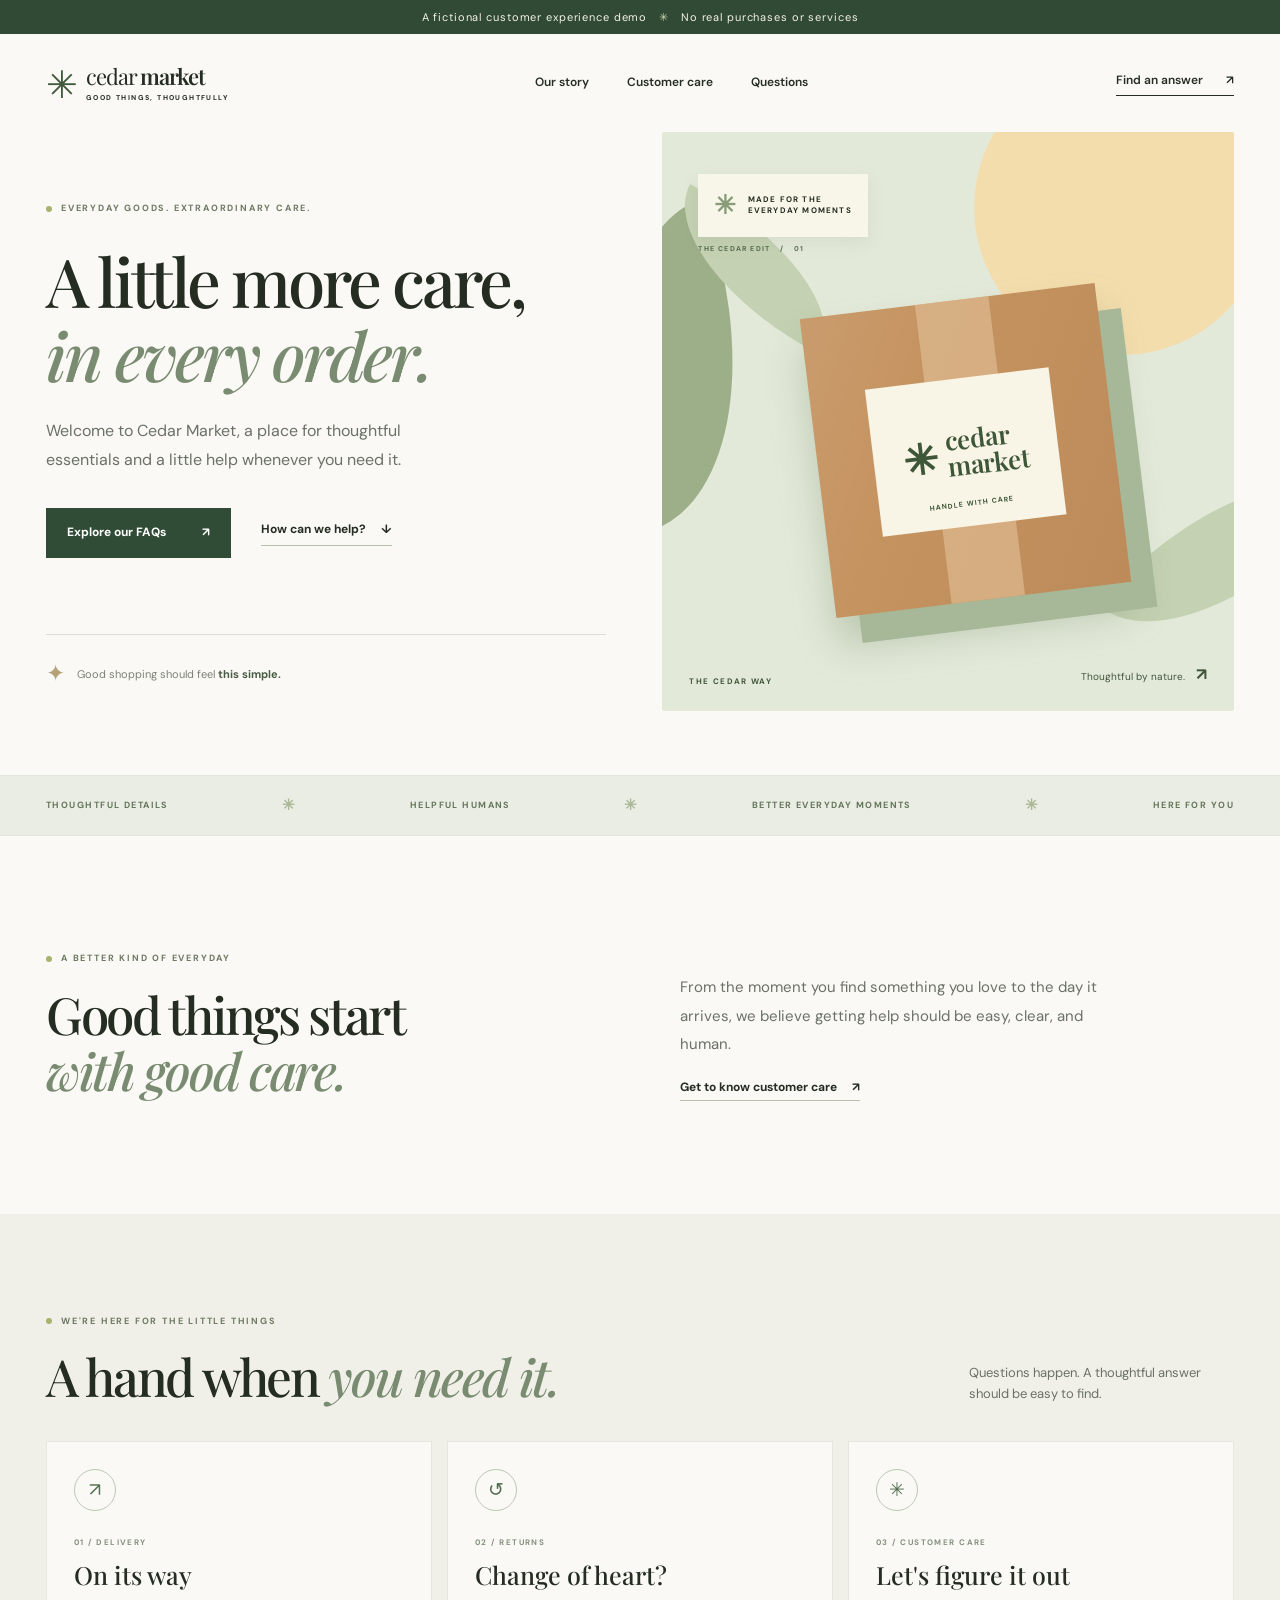
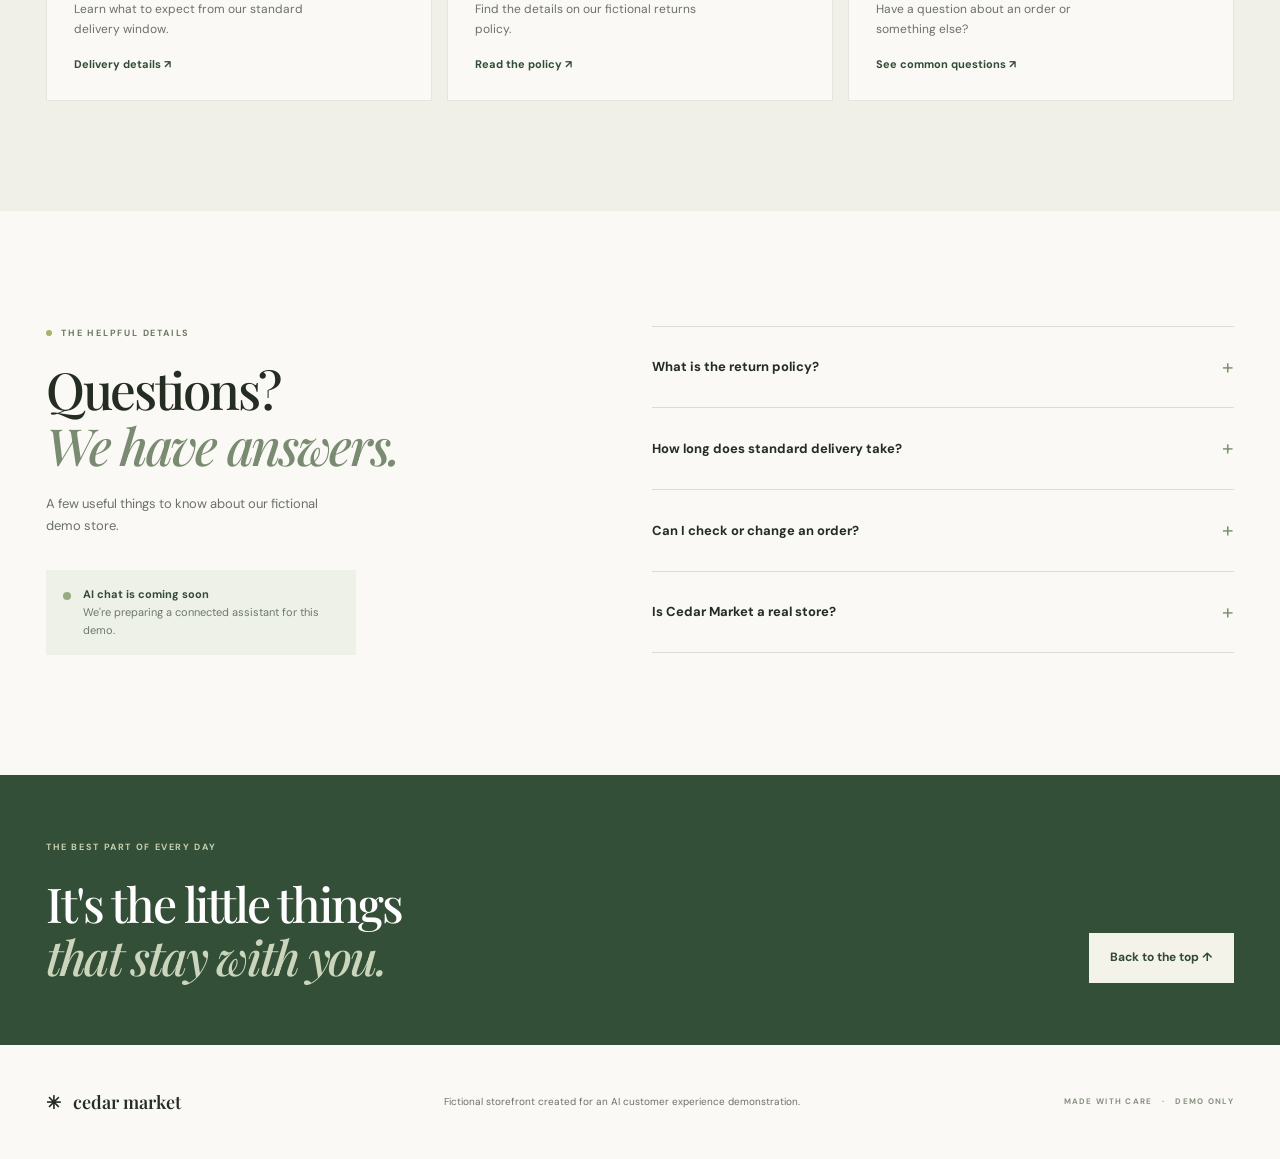
==== index.html @ 722bbce7 "Create fictional Cedar Market demo site" ====
<!doctype html>
<html lang="en">
<head>
  <meta charset="utf-8">
  <meta name="viewport" content="width=device-width, initial-scale=1">
  <meta name="description" content="Explore Cedar Market's fictional returns and delivery policies in a customer experience demo.">
  <meta name="theme-color" content="#faf9f5">
  <title>Cedar Market | A little more care, in every order</title>
  <link rel="stylesheet" href="styles.css">
  <script src="app.js" defer></script>
</head>
<body>
  <div class="demo-banner">A fictional customer experience demo <span aria-hidden="true">✳</span> No real purchases or services</div>
  <header class="header wrap">
    <a href="#top" class="brand" aria-label="Cedar Market home"><span class="brand-mark" aria-hidden="true">✳</span><span>cedar <strong>market</strong><small>GOOD THINGS, THOUGHTFULLY</small></span></a>
    <nav aria-label="Main navigation"><a href="#story">Our story</a><a href="#help">Customer care</a><a href="#questions">Questions</a></nav>
    <a class="header-link" href="#questions">Find an answer <span aria-hidden="true">↗</span></a>
  </header>
  <main id="top">
    <section class="hero wrap" aria-labelledby="hero-title">
      <div class="hero-copy"><div class="eyebrow"><span></span> EVERYDAY GOODS. EXTRAORDINARY CARE.</div>
        <h1 id="hero-title">A little more care,<br><em>in every order.</em></h1>
        <p>Welcome to Cedar Market, a place for thoughtful essentials and a little help whenever you need it.</p>
        <div class="hero-actions"><a class="button primary" href="#questions">Explore our FAQs <span aria-hidden="true">↗</span></a><a class="text-link" href="#help">How can we help? <span aria-hidden="true">↓</span></a></div>
        <div class="hero-note"><span class="note-icon">✦</span><span>Good shopping should feel <strong>this simple.</strong></span></div>
      </div>
      <div class="hero-art" role="img" aria-label="Illustration of a thoughtfully packed Cedar Market parcel">
        <span class="art-sun"></span><span class="art-leaf leaf-one"></span><span class="art-leaf leaf-two"></span><span class="art-leaf leaf-three"></span>
        <div class="art-card"><span class="art-card-star">✳</span><span>MADE FOR THE<br>EVERYDAY MOMENTS</span><small>THE CEDAR EDIT &nbsp; / &nbsp; 01</small></div>
        <div class="package"><span class="package-tape"></span><div class="package-label"><b>✳</b><span>cedar<br>market</span><small>HANDLE WITH CARE</small></div></div>
        <div class="art-caption"><span>THE CEDAR WAY</span><span>Thoughtful by nature. <b>↗</b></span></div>
      </div>
    </section>
    <div class="ticker"><div class="wrap ticker-inner"><span>THOUGHTFUL DETAILS</span><i>✳</i><span>HELPFUL HUMANS</span><i>✳</i><span>BETTER EVERYDAY MOMENTS</span><i>✳</i><span>HERE FOR YOU</span></div></div>
    <section class="intro wrap" id="story"><div><div class="eyebrow"><span></span> A BETTER KIND OF EVERYDAY</div><h2>Good things start<br><em>with good care.</em></h2></div><div class="intro-copy"><p>From the moment you find something you love to the day it arrives, we believe getting help should be easy, clear, and human.</p><a class="text-link" href="#help">Get to know customer care <span aria-hidden="true">↗</span></a></div></section>
    <section class="care-section" id="help"><div class="wrap"><div class="section-top"><div><div class="eyebrow"><span></span> WE'RE HERE FOR THE LITTLE THINGS</div><h2>A hand when <em>you need it.</em></h2></div><p>Questions happen. A thoughtful answer should be easy to find.</p></div>
      <div class="cards"><article class="care-card"><div class="card-icon">↗</div><span>01 / DELIVERY</span><h3>On its way</h3><p>Learn what to expect from our standard delivery window.</p><a href="#faq-delivery">Delivery details ↗</a></article><article class="care-card"><div class="card-icon">↺</div><span>02 / RETURNS</span><h3>Change of heart?</h3><p>Find the details on our fictional returns policy.</p><a href="#faq-returns">Read the policy ↗</a></article><article class="care-card"><div class="card-icon">✳</div><span>03 / CUSTOMER CARE</span><h3>Let's figure it out</h3><p>Have a question about an order or something else?</p><a href="#questions">See common questions ↗</a></article></div></div></section>
    <section class="faq wrap" id="questions"><div class="faq-heading"><div class="eyebrow"><span></span> THE HELPFUL DETAILS</div><h2>Questions?<br><em>We have answers.</em></h2><p>A few useful things to know about our fictional demo store.</p><div class="agent-note"><span class="agent-dot"></span><div><strong>AI chat is coming soon</strong><br>We're preparing a connected assistant for this demo.</div></div></div>
      <div class="faq-list"><details id="faq-returns"><summary>What is the return policy?<span>+</span></summary><p>For this fictional demo, unopened, non-personalized products can be returned within 30 calendar days of delivery with proof of purchase. Personalized products and opened hygiene products are excluded. A human representative may review unusual circumstances.</p></details><details id="faq-delivery"><summary>How long does standard delivery take?<span>+</span></summary><p>In this fictional demo, standard delivery is estimated at 3 to 5 business days after dispatch, excluding weekends and public holidays. This is an estimate, not a guarantee.</p></details><details><summary>Can I check or change an order?<span>+</span></summary><p>This demonstration is not connected to a live order system. It cannot check order status, change an order, submit a return, or issue a refund.</p></details><details><summary>Is Cedar Market a real store?<span>+</span></summary><p>No. Cedar Market, its policies, and this website are fictional and created for a customer experience demonstration. Please do not submit personal or payment information.</p></details></div>
    </section>
    <section class="closing wrap"><div><span>THE BEST PART OF EVERY DAY</span><h2>It's the little things<br><em>that stay with you.</em></h2></div><a href="#top" class="button light">Back to the top ↑</a></section>
  </main>
  <footer class="footer wrap"><a href="#top" class="footer-brand">✳ &nbsp; cedar market</a><p>Fictional storefront created for an AI customer experience demonstration.</p><span>MADE WITH CARE &nbsp; · &nbsp; DEMO ONLY</span></footer>
</body></html>
---- styles.css ----
@import url('https://fonts.googleapis.com/css2?family=DM+Sans:wght@400;500;600;700&family=Playfair+Display:ital,wght@0,500;0,600;1,500;1,600&display=swap');
:root{--ink:#252d23;--muted:#6b7167;--cream:#faf9f5;--green:#314c36;--light:#e9eee4;--border:#dddcd3;--serif:'Playfair Display',Georgia,serif;--sans:'DM Sans',Arial,sans-serif}*{box-sizing:border-box}html{scroll-behavior:smooth}body{margin:0;background:var(--cream);color:var(--ink);font-family:var(--sans);font-size:15px;line-height:1.65}.wrap{max-width:1312px;padding-left:46px;padding-right:46px;margin:auto}.demo-banner{text-align:center;background:#304a35;color:#f4f3e8;font-size:11px;letter-spacing:.08em;padding:8px 16px}.demo-banner span{padding:0 8px;color:#d3dcac}.header{height:98px;display:flex;align-items:center;justify-content:space-between;gap:28px}.brand{text-decoration:none;color:var(--ink);display:flex;gap:9px;align-items:center;line-height:1;font-family:var(--serif);font-size:22px;letter-spacing:-.05em}.brand strong{font-weight:600}.brand small{display:block;font-family:var(--sans);font-size:7px;font-weight:700;letter-spacing:.2em;margin-top:7px}.brand-mark{font-size:38px;color:#415a3d}.header nav{display:flex;gap:38px}.header nav a,.header-link{text-decoration:none;color:var(--ink);font-size:12px;font-weight:600}.header-link{border-bottom:1px solid var(--ink);padding-bottom:4px}.header-link span{margin-left:20px}.hero{display:grid;grid-template-columns:1fr 1.02fr;min-height:540px;padding-bottom:64px;gap:56px}.hero-copy{padding:69px 0 18px}.eyebrow{font-size:9px;letter-spacing:.2em;font-weight:700;color:#6d7963;display:flex;align-items:center;gap:9px}.eyebrow span{height:6px;width:6px;border-radius:50%;background:#a7b36e}h1,h2,h3,p{margin-top:0}h1,h2{font-family:var(--serif);font-weight:500;letter-spacing:-.045em;line-height:1.1}h1{font-size:clamp(49px,5.25vw,76px);margin:28px 0 25px}h1 em,h2 em{font-weight:500;color:#798b70}.hero-copy>p{max-width:390px;font-size:16px;color:var(--muted);line-height:1.8}.hero-actions{display:flex;align-items:center;gap:30px;margin-top:34px}.button{display:inline-flex;align-items:center;justify-content:center;gap:36px;padding:15px 21px;text-decoration:none;font-size:12px;font-weight:700}.button.primary{background:var(--green);color:#fff}.text-link{color:var(--ink);font-size:12px;font-weight:700;text-decoration:none;border-bottom:1px solid #b9c1ad;padding-bottom:5px}.text-link span{margin-left:12px}.hero-note{border-top:1px solid var(--border);margin-top:76px;padding-top:20px;display:flex;align-items:center;gap:12px;color:#7c8176;font-size:11px}.note-icon{font-size:23px;color:#b5a279}.hero-note strong{color:#485b43}.hero-art{position:relative;min-height:500px;overflow:hidden;background:#e3e9d9;border-radius:2px}.art-sun{position:absolute;width:295px;height:295px;background:#f4ddac;border-radius:50%;right:-35px;top:-72px}.art-leaf{position:absolute;background:#9daf89;border-radius:100% 0 100% 0;transform:rotate(-20deg)}.leaf-one{width:160px;height:295px;left:-65px;top:85px}.leaf-two{width:90px;height:195px;left:48px;top:40px;transform:rotate(-62deg);background:#c4d1b2}.leaf-three{width:120px;height:245px;right:-50px;bottom:35px;transform:rotate(42deg);background:#c4d1b2}.package{position:absolute;left:27%;top:29%;width:52%;height:52%;background:#c59360;transform:rotate(-7deg);box-shadow:23px 28px 0 #a7b899,0 28px 40px #66805b55}.package:before{content:'';position:absolute;inset:0;background:linear-gradient(115deg,#ffffff15,transparent 35%,#6d3e1718)}.package-tape{position:absolute;background:#e3c29a99;width:25%;height:100%;left:39%}.package-label{position:absolute;left:19%;top:26%;width:62%;height:49%;background:#f8f4e6;display:flex;align-items:center;justify-content:center;gap:8px;color:#3e5738;font:600 26px/1 var(--serif)}.package-label b{font-size:42px}.package-label small{position:absolute;bottom:12%;font:700 7px var(--sans);letter-spacing:.15em}.art-card{position:absolute;z-index:2;top:42px;left:36px;background:#f8f6e9;box-shadow:0 6px 15px #80907422;padding:13px 16px;display:flex;align-items:center;gap:10px;font-size:8px;letter-spacing:.15em;font-weight:700;line-height:1.4}.art-card-star{font-size:26px;color:#889c78}.art-card small{position:absolute;top:100%;left:0;margin-top:7px;font-size:7px;color:#566a4e}.art-caption{position:absolute;left:27px;right:27px;bottom:23px;display:flex;justify-content:space-between;align-items:end;color:#41563b;font-size:10px}.art-caption>span:first-child{font-size:8px;letter-spacing:.17em;font-weight:700}.art-caption b{font-size:17px;margin-left:8px}.ticker{background:#e9ede3;border-top:1px solid #dfe5d9;border-bottom:1px solid #dfe5d9}.ticker-inner{display:flex;align-items:center;justify-content:space-between;gap:12px;min-height:59px;font-size:9px;letter-spacing:.16em;font-weight:700;color:#66765d}.ticker i{font-style:normal;color:#acb798;font-size:15px}.intro{padding-top:115px;padding-bottom:115px;display:grid;grid-template-columns:1fr 1fr;gap:80px}.intro h2,.section-top h2,.faq h2,.closing h2{font-size:clamp(38px,4vw,58px);margin:20px 0 0}.intro-copy{max-width:430px;align-self:end;color:var(--muted);font-size:15px}.intro-copy p{line-height:1.9}.care-section{background:#f0f0e9;padding:100px 0 110px}.section-top{display:flex;justify-content:space-between;gap:45px;align-items:end;margin-bottom:36px}.section-top p{max-width:265px;color:var(--muted);font-size:13px;margin:0}.cards{display:grid;grid-template-columns:repeat(3,1fr);gap:15px}.care-card{min-height:260px;padding:27px;background:#faf9f5;border:1px solid #e7e6de;display:flex;flex-direction:column;align-items:start}.card-icon{width:42px;height:42px;display:grid;place-items:center;border:1px solid #bdc9b7;color:#536d50;border-radius:50%;font-size:19px;margin-bottom:25px}.care-card>span{font-size:8px;letter-spacing:.18em;color:#84917e;font-weight:700}.care-card h3{font:500 25px var(--serif);margin:9px 0}.care-card p{font-size:12px;color:var(--muted);max-width:240px}.care-card a{margin-top:auto;font-size:11px;color:var(--green);font-weight:700;text-decoration:none}.faq{padding-top:115px;padding-bottom:120px;display:grid;grid-template-columns:1fr 1.15fr;gap:100px}.faq-heading>p{margin-top:20px;color:var(--muted);max-width:300px;font-size:13px}.agent-note{display:flex;gap:12px;align-items:start;background:#edf1e8;padding:15px 17px;color:#6d786b;max-width:310px;margin-top:34px;font-size:11px}.agent-note strong{color:#344b37}.agent-dot{background:#98ab80;border-radius:50%;width:8px;height:8px;margin-top:7px;flex:none}.faq-list details{border-top:1px solid var(--border)}.faq-list details:last-child{border-bottom:1px solid var(--border)}summary{list-style:none;cursor:pointer;display:flex;justify-content:space-between;align-items:center;gap:20px;padding:23px 0;font-size:13px;font-weight:700}summary::-webkit-details-marker{display:none}summary span{font-size:21px;font-weight:400;color:#819275}details[open] summary span{transform:rotate(45deg)}details p{color:var(--muted);font-size:13px;padding:0 25px 21px 0;margin:0}.closing{background:#344f38;color:white;display:flex;justify-content:space-between;align-items:end;padding-top:58px;padding-bottom:62px}.closing>div>span{font-size:9px;letter-spacing:.18em;font-weight:700;color:#c6d0ae}.closing h2{font-size:48px}.closing h2 em{color:#cad5bb}.button.light{background:#f4f3e9;color:#304a35}.footer{display:flex;justify-content:space-between;align-items:center;gap:20px;padding-top:45px;padding-bottom:45px}.footer-brand{font:600 18px var(--serif);color:var(--ink);text-decoration:none}.footer p{font-size:10px;color:var(--muted);margin:0}.footer>span{font-size:8px;letter-spacing:.16em;color:#879080;font-weight:700}@media(max-width:800px){.wrap{padding-left:24px;padding-right:24px}.header{height:78px}.header nav{display:none}.header-link{font-size:10px}.hero{grid-template-columns:1fr;gap:20px;padding-bottom:35px}.hero-copy{padding:35px 0 0}.hero-note{margin-top:38px}.hero-art{min-height:380px}.ticker-inner{justify-content:center;flex-wrap:wrap;padding-top:16px;padding-bottom:16px;font-size:8px}.ticker-inner span:last-child,.ticker-inner i:last-of-type{display:none}.intro{padding-top:70px;padding-bottom:70px;grid-template-columns:1fr;gap:20px}.care-section{padding:70px 0}.section-top{display:block}.section-top p{margin-top:18px}.cards{grid-template-columns:1fr}.care-card{min-height:215px}.faq{padding-top:75px;padding-bottom:75px;grid-template-columns:1fr;gap:30px}.closing{display:block}.closing h2{font-size:37px;margin-bottom:30px}.footer{align-items:start;flex-direction:column}.package-label{font-size:22px}}
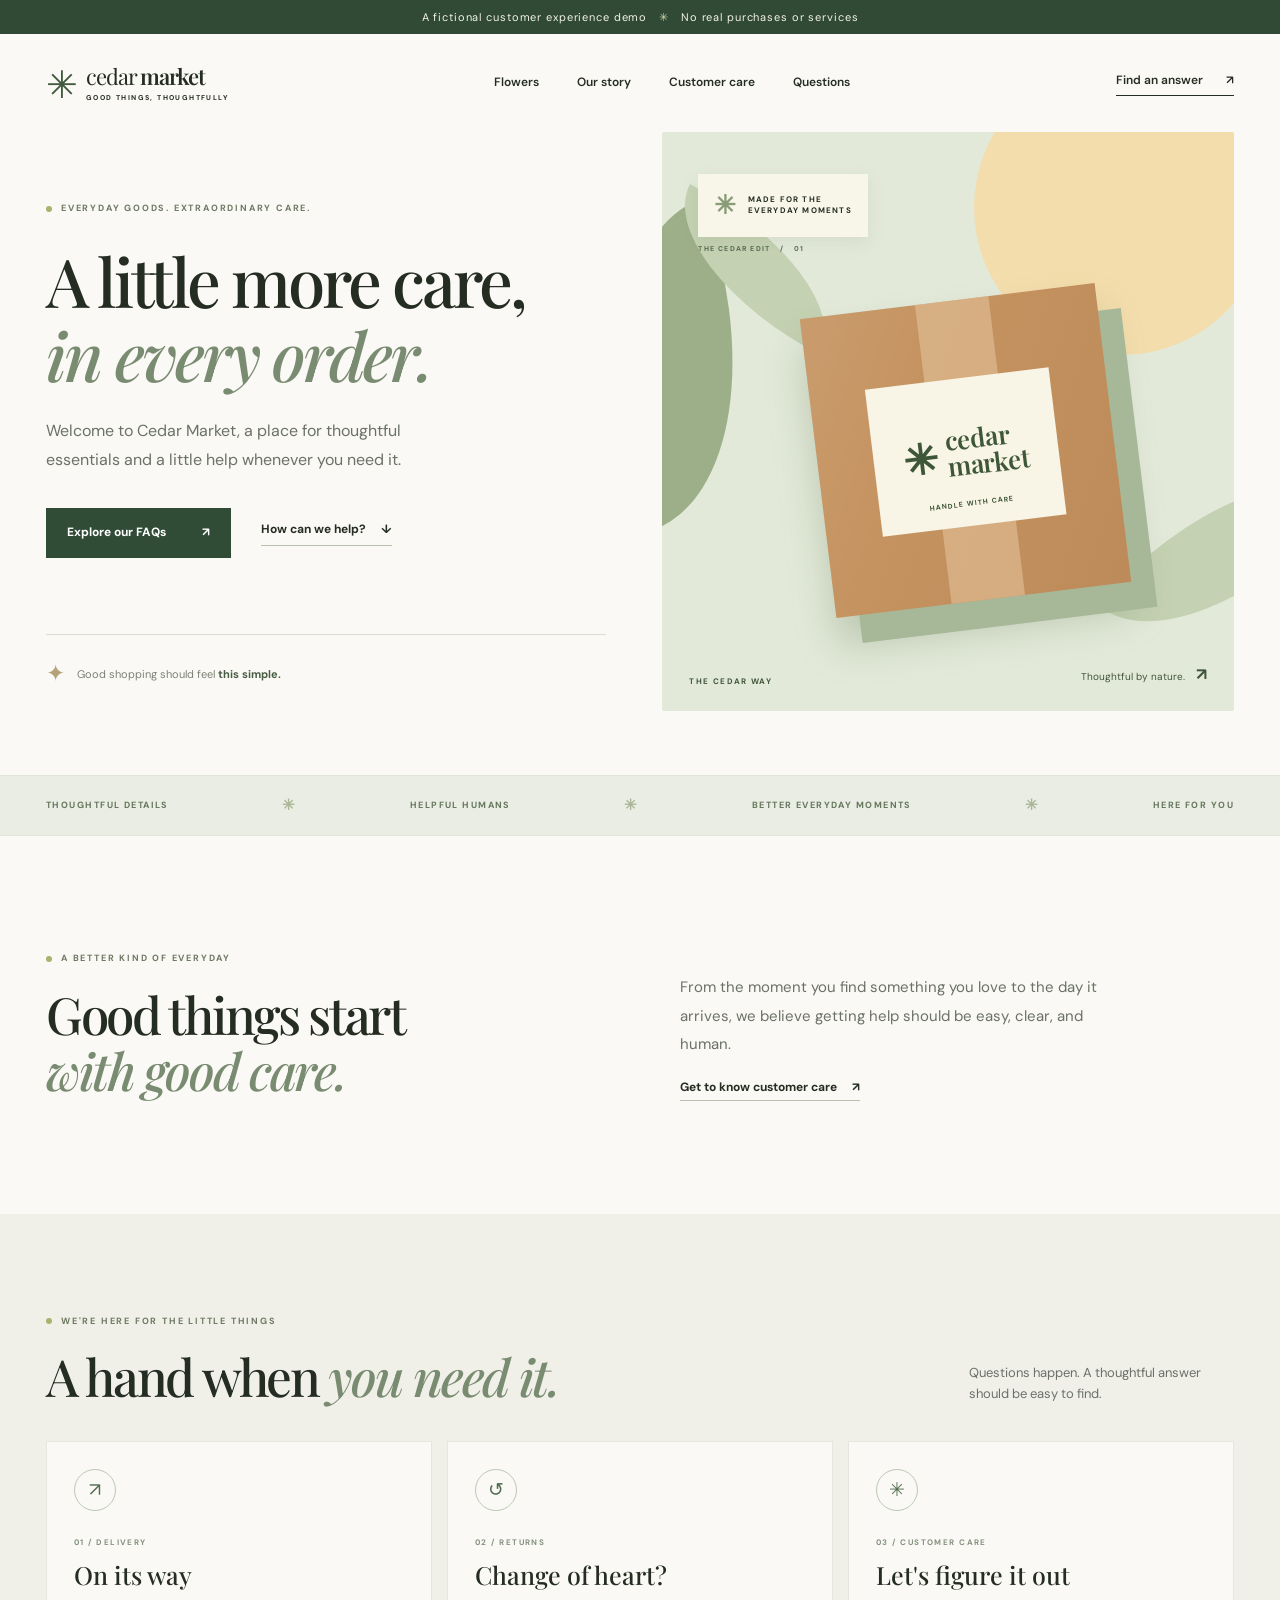
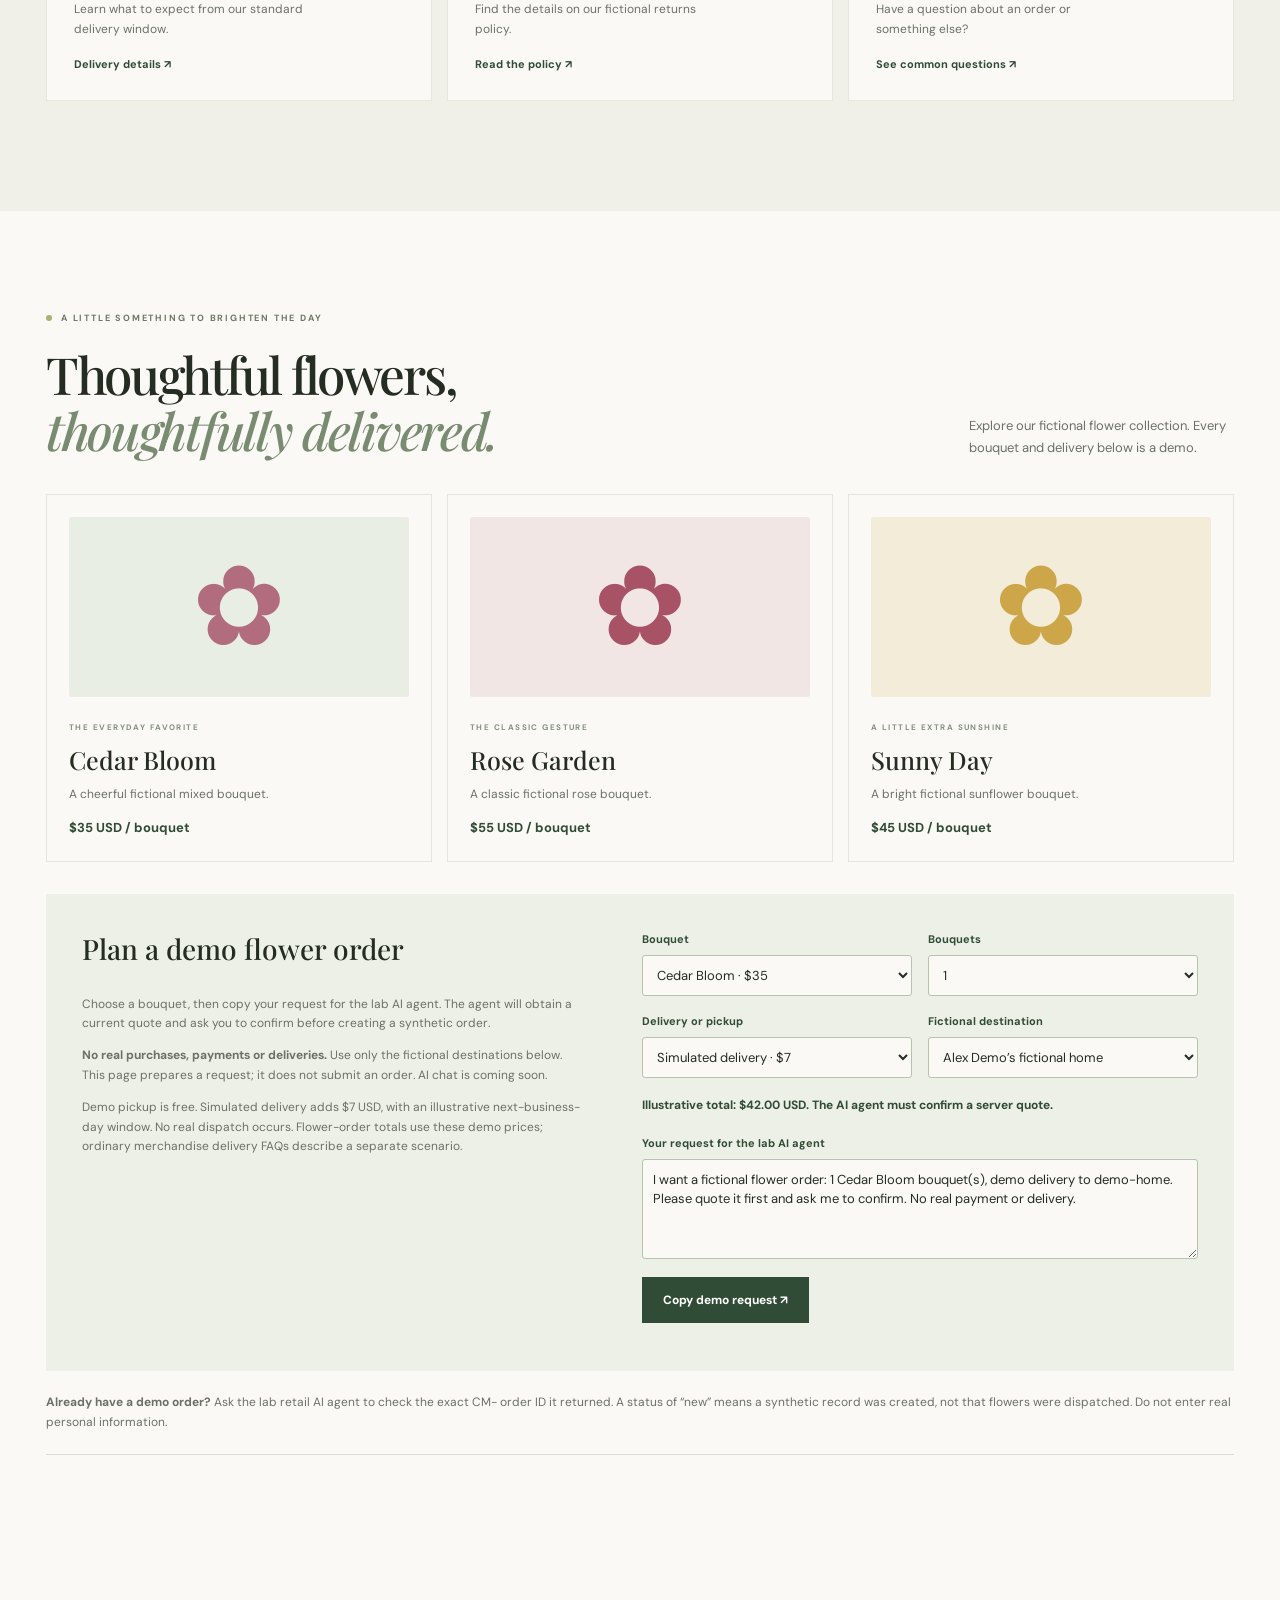
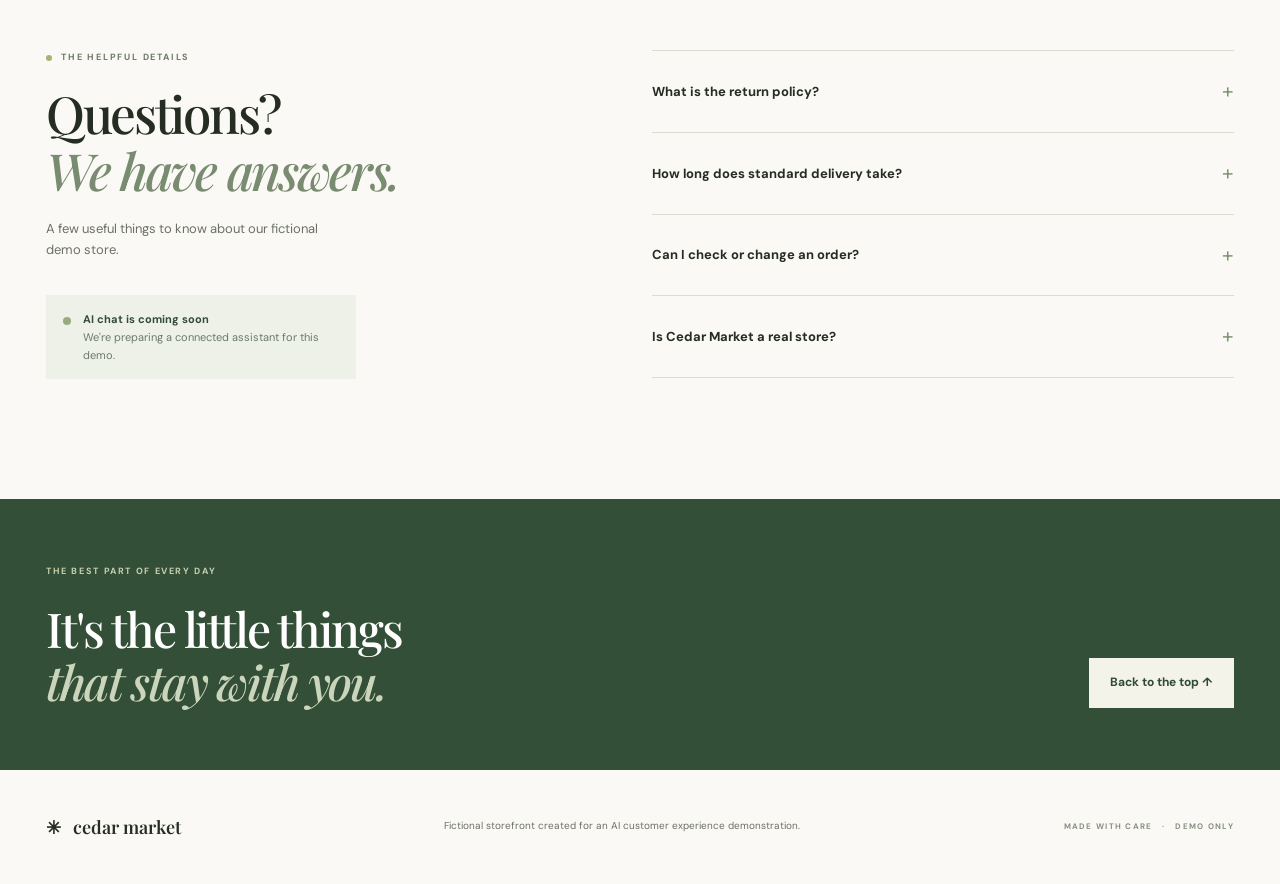
==== commit 054c5607: "Add fictional flower catalog and demo order request builder" ====
--- a/index.html
+++ b/index.html
@@ -13,7 +13,7 @@
   <div class="demo-banner">A fictional customer experience demo <span aria-hidden="true">✳</span> No real purchases or services</div>
   <header class="header wrap">
     <a href="#top" class="brand" aria-label="Cedar Market home"><span class="brand-mark" aria-hidden="true">✳</span><span>cedar <strong>market</strong><small>GOOD THINGS, THOUGHTFULLY</small></span></a>
-    <nav aria-label="Main navigation"><a href="#story">Our story</a><a href="#help">Customer care</a><a href="#questions">Questions</a></nav>
+    <nav aria-label="Main navigation"><a href="#flowers">Flowers</a><a href="#story">Our story</a><a href="#help">Customer care</a><a href="#questions">Questions</a></nav>
     <a class="header-link" href="#questions">Find an answer <span aria-hidden="true">↗</span></a>
   </header>
   <main id="top">
@@ -35,8 +35,19 @@
     <section class="intro wrap" id="story"><div><div class="eyebrow"><span></span> A BETTER KIND OF EVERYDAY</div><h2>Good things start<br><em>with good care.</em></h2></div><div class="intro-copy"><p>From the moment you find something you love to the day it arrives, we believe getting help should be easy, clear, and human.</p><a class="text-link" href="#help">Get to know customer care <span aria-hidden="true">↗</span></a></div></section>
     <section class="care-section" id="help"><div class="wrap"><div class="section-top"><div><div class="eyebrow"><span></span> WE'RE HERE FOR THE LITTLE THINGS</div><h2>A hand when <em>you need it.</em></h2></div><p>Questions happen. A thoughtful answer should be easy to find.</p></div>
       <div class="cards"><article class="care-card"><div class="card-icon">↗</div><span>01 / DELIVERY</span><h3>On its way</h3><p>Learn what to expect from our standard delivery window.</p><a href="#faq-delivery">Delivery details ↗</a></article><article class="care-card"><div class="card-icon">↺</div><span>02 / RETURNS</span><h3>Change of heart?</h3><p>Find the details on our fictional returns policy.</p><a href="#faq-returns">Read the policy ↗</a></article><article class="care-card"><div class="card-icon">✳</div><span>03 / CUSTOMER CARE</span><h3>Let's figure it out</h3><p>Have a question about an order or something else?</p><a href="#questions">See common questions ↗</a></article></div></div></section>
+    <section class="flowers wrap" id="flowers" aria-labelledby="flowers-title">
+      <div class="section-top"><div><div class="eyebrow"><span></span> A LITTLE SOMETHING TO BRIGHTEN THE DAY</div><h2 id="flowers-title">Thoughtful flowers,<br><em>thoughtfully delivered.</em></h2></div><p>Explore our fictional flower collection. Every bouquet and delivery below is a demo.</p></div>
+      <div class="cards flower-cards">
+        <article class="care-card"><div class="flower-art bloom" aria-hidden="true">✿</div><span>THE EVERYDAY FAVORITE</span><h3>Cedar Bloom</h3><p>A cheerful fictional mixed bouquet.</p><strong>$35 USD / bouquet</strong></article>
+        <article class="care-card"><div class="flower-art roses" aria-hidden="true">✿</div><span>THE CLASSIC GESTURE</span><h3>Rose Garden</h3><p>A classic fictional rose bouquet.</p><strong>$55 USD / bouquet</strong></article>
+        <article class="care-card"><div class="flower-art sunny" aria-hidden="true">✿</div><span>A LITTLE EXTRA SUNSHINE</span><h3>Sunny Day</h3><p>A bright fictional sunflower bouquet.</p><strong>$45 USD / bouquet</strong></article>
+      </div>
+      <div class="flower-builder"><div><h3>Plan a demo flower order</h3><p>Choose a bouquet, then copy your request for the lab AI agent. The agent will obtain a current quote and ask you to confirm before creating a synthetic order.</p><p><strong>No real purchases, payments or deliveries.</strong> Use only the fictional destinations below. This page prepares a request; it does not submit an order. AI chat is coming soon.</p><p>Demo pickup is free. Simulated delivery adds $7 USD, with an illustrative next-business-day window. No real dispatch occurs. Flower-order totals use these demo prices; ordinary merchandise delivery FAQs describe a separate scenario.</p></div>
+      <form id="flower-request-form"><div class="flower-fields"><label for="bouquet">Bouquet<select id="bouquet" name="bouquet"><option value="cedar-bloom">Cedar Bloom · $35</option><option value="rose-garden">Rose Garden · $55</option><option value="sunny-day">Sunny Day · $45</option></select></label><label for="quantity">Bouquets<select id="quantity" name="quantity"><option>1</option><option>2</option><option>3</option><option>4</option><option>5</option></select></label><label for="fulfillment">Delivery or pickup<select id="fulfillment" name="fulfillment"><option value="demo-delivery">Simulated delivery · $7</option><option value="pickup">Demo store pickup · free</option></select></label><label for="destination">Fictional destination<select id="destination" name="destination"><option value="demo-home">Alex Demo’s fictional home</option><option value="demo-office">Alex Demo’s fictional office</option></select></label></div><p class="estimate" id="flower-estimate" aria-live="polite">Illustrative total: $42.00 USD. The AI agent must confirm a server quote.</p><label for="flower-request">Your request for the lab AI agent<textarea id="flower-request" rows="4" readonly></textarea></label><button type="button" class="button primary" id="copy-flower-request">Copy demo request ↗</button><p id="copy-feedback" role="status"></p><noscript><p>Ask the lab retail agent for one Cedar Bloom bouquet delivered to demo-home. JavaScript is needed for this request builder.</p></noscript></form></div>
+      <div class="flower-note"><strong>Already have a demo order?</strong> Ask the lab retail AI agent to check the exact CM- order ID it returned. A status of “new” means a synthetic record was created, not that flowers were dispatched. Do not enter real personal information.</div>
+    </section>
     <section class="faq wrap" id="questions"><div class="faq-heading"><div class="eyebrow"><span></span> THE HELPFUL DETAILS</div><h2>Questions?<br><em>We have answers.</em></h2><p>A few useful things to know about our fictional demo store.</p><div class="agent-note"><span class="agent-dot"></span><div><strong>AI chat is coming soon</strong><br>We're preparing a connected assistant for this demo.</div></div></div>
-      <div class="faq-list"><details id="faq-returns"><summary>What is the return policy?<span>+</span></summary><p>For this fictional demo, unopened, non-personalized products can be returned within 30 calendar days of delivery with proof of purchase. Personalized products and opened hygiene products are excluded. A human representative may review unusual circumstances.</p></details><details id="faq-delivery"><summary>How long does standard delivery take?<span>+</span></summary><p>In this fictional demo, standard delivery is estimated at 3 to 5 business days after dispatch, excluding weekends and public holidays. This is an estimate, not a guarantee.</p></details><details><summary>Can I check or change an order?<span>+</span></summary><p>This demonstration is not connected to a live order system. It cannot check order status, change an order, submit a return, or issue a refund.</p></details><details><summary>Is Cedar Market a real store?<span>+</span></summary><p>No. Cedar Market, its policies, and this website are fictional and created for a customer experience demonstration. Please do not submit personal or payment information.</p></details></div>
+      <div class="faq-list"><details id="faq-returns"><summary>What is the return policy?<span>+</span></summary><p>For this fictional demo, unopened, non-personalized products can be returned within 30 calendar days of delivery with proof of purchase. Personalized products and opened hygiene products are excluded. A human representative may review unusual circumstances.</p></details><details id="faq-delivery"><summary>How long does standard delivery take?<span>+</span></summary><p>In this fictional demo, standard delivery is estimated at 3 to 5 business days after dispatch, excluding weekends and public holidays. This is an estimate, not a guarantee.</p></details><details><summary>Can I check or change an order?<span>+</span></summary><p>General merchandise orders are not connected to a live system. The separate flower demonstration is being connected to an authenticated lab AI agent for synthetic quotes, orders and status checks. This website does not submit orders. It cannot change real orders, submit returns or issue refunds.</p></details><details><summary>Is Cedar Market a real store?<span>+</span></summary><p>No. Cedar Market, its policies, and this website are fictional and created for a customer experience demonstration. Please do not submit personal or payment information.</p></details></div>
     </section>
     <section class="closing wrap"><div><span>THE BEST PART OF EVERY DAY</span><h2>It's the little things<br><em>that stay with you.</em></h2></div><a href="#top" class="button light">Back to the top ↑</a></section>
   </main>
--- a/styles.css
+++ b/styles.css
@@ -1,2 +1,5 @@
 @import url('https://fonts.googleapis.com/css2?family=DM+Sans:wght@400;500;600;700&family=Playfair+Display:ital,wght@0,500;0,600;1,500;1,600&display=swap');
 :root{--ink:#252d23;--muted:#6b7167;--cream:#faf9f5;--green:#314c36;--light:#e9eee4;--border:#dddcd3;--serif:'Playfair Display',Georgia,serif;--sans:'DM Sans',Arial,sans-serif}*{box-sizing:border-box}html{scroll-behavior:smooth}body{margin:0;background:var(--cream);color:var(--ink);font-family:var(--sans);font-size:15px;line-height:1.65}.wrap{max-width:1312px;padding-left:46px;padding-right:46px;margin:auto}.demo-banner{text-align:center;background:#304a35;color:#f4f3e8;font-size:11px;letter-spacing:.08em;padding:8px 16px}.demo-banner span{padding:0 8px;color:#d3dcac}.header{height:98px;display:flex;align-items:center;justify-content:space-between;gap:28px}.brand{text-decoration:none;color:var(--ink);display:flex;gap:9px;align-items:center;line-height:1;font-family:var(--serif);font-size:22px;letter-spacing:-.05em}.brand strong{font-weight:600}.brand small{display:block;font-family:var(--sans);font-size:7px;font-weight:700;letter-spacing:.2em;margin-top:7px}.brand-mark{font-size:38px;color:#415a3d}.header nav{display:flex;gap:38px}.header nav a,.header-link{text-decoration:none;color:var(--ink);font-size:12px;font-weight:600}.header-link{border-bottom:1px solid var(--ink);padding-bottom:4px}.header-link span{margin-left:20px}.hero{display:grid;grid-template-columns:1fr 1.02fr;min-height:540px;padding-bottom:64px;gap:56px}.hero-copy{padding:69px 0 18px}.eyebrow{font-size:9px;letter-spacing:.2em;font-weight:700;color:#6d7963;display:flex;align-items:center;gap:9px}.eyebrow span{height:6px;width:6px;border-radius:50%;background:#a7b36e}h1,h2,h3,p{margin-top:0}h1,h2{font-family:var(--serif);font-weight:500;letter-spacing:-.045em;line-height:1.1}h1{font-size:clamp(49px,5.25vw,76px);margin:28px 0 25px}h1 em,h2 em{font-weight:500;color:#798b70}.hero-copy>p{max-width:390px;font-size:16px;color:var(--muted);line-height:1.8}.hero-actions{display:flex;align-items:center;gap:30px;margin-top:34px}.button{display:inline-flex;align-items:center;justify-content:center;gap:36px;padding:15px 21px;text-decoration:none;font-size:12px;font-weight:700}.button.primary{background:var(--green);color:#fff}.text-link{color:var(--ink);font-size:12px;font-weight:700;text-decoration:none;border-bottom:1px solid #b9c1ad;padding-bottom:5px}.text-link span{margin-left:12px}.hero-note{border-top:1px solid var(--border);margin-top:76px;padding-top:20px;display:flex;align-items:center;gap:12px;color:#7c8176;font-size:11px}.note-icon{font-size:23px;color:#b5a279}.hero-note strong{color:#485b43}.hero-art{position:relative;min-height:500px;overflow:hidden;background:#e3e9d9;border-radius:2px}.art-sun{position:absolute;width:295px;height:295px;background:#f4ddac;border-radius:50%;right:-35px;top:-72px}.art-leaf{position:absolute;background:#9daf89;border-radius:100% 0 100% 0;transform:rotate(-20deg)}.leaf-one{width:160px;height:295px;left:-65px;top:85px}.leaf-two{width:90px;height:195px;left:48px;top:40px;transform:rotate(-62deg);background:#c4d1b2}.leaf-three{width:120px;height:245px;right:-50px;bottom:35px;transform:rotate(42deg);background:#c4d1b2}.package{position:absolute;left:27%;top:29%;width:52%;height:52%;background:#c59360;transform:rotate(-7deg);box-shadow:23px 28px 0 #a7b899,0 28px 40px #66805b55}.package:before{content:'';position:absolute;inset:0;background:linear-gradient(115deg,#ffffff15,transparent 35%,#6d3e1718)}.package-tape{position:absolute;background:#e3c29a99;width:25%;height:100%;left:39%}.package-label{position:absolute;left:19%;top:26%;width:62%;height:49%;background:#f8f4e6;display:flex;align-items:center;justify-content:center;gap:8px;color:#3e5738;font:600 26px/1 var(--serif)}.package-label b{font-size:42px}.package-label small{position:absolute;bottom:12%;font:700 7px var(--sans);letter-spacing:.15em}.art-card{position:absolute;z-index:2;top:42px;left:36px;background:#f8f6e9;box-shadow:0 6px 15px #80907422;padding:13px 16px;display:flex;align-items:center;gap:10px;font-size:8px;letter-spacing:.15em;font-weight:700;line-height:1.4}.art-card-star{font-size:26px;color:#889c78}.art-card small{position:absolute;top:100%;left:0;margin-top:7px;font-size:7px;color:#566a4e}.art-caption{position:absolute;left:27px;right:27px;bottom:23px;display:flex;justify-content:space-between;align-items:end;color:#41563b;font-size:10px}.art-caption>span:first-child{font-size:8px;letter-spacing:.17em;font-weight:700}.art-caption b{font-size:17px;margin-left:8px}.ticker{background:#e9ede3;border-top:1px solid #dfe5d9;border-bottom:1px solid #dfe5d9}.ticker-inner{display:flex;align-items:center;justify-content:space-between;gap:12px;min-height:59px;font-size:9px;letter-spacing:.16em;font-weight:700;color:#66765d}.ticker i{font-style:normal;color:#acb798;font-size:15px}.intro{padding-top:115px;padding-bottom:115px;display:grid;grid-template-columns:1fr 1fr;gap:80px}.intro h2,.section-top h2,.faq h2,.closing h2{font-size:clamp(38px,4vw,58px);margin:20px 0 0}.intro-copy{max-width:430px;align-self:end;color:var(--muted);font-size:15px}.intro-copy p{line-height:1.9}.care-section{background:#f0f0e9;padding:100px 0 110px}.section-top{display:flex;justify-content:space-between;gap:45px;align-items:end;margin-bottom:36px}.section-top p{max-width:265px;color:var(--muted);font-size:13px;margin:0}.cards{display:grid;grid-template-columns:repeat(3,1fr);gap:15px}.care-card{min-height:260px;padding:27px;background:#faf9f5;border:1px solid #e7e6de;display:flex;flex-direction:column;align-items:start}.card-icon{width:42px;height:42px;display:grid;place-items:center;border:1px solid #bdc9b7;color:#536d50;border-radius:50%;font-size:19px;margin-bottom:25px}.care-card>span{font-size:8px;letter-spacing:.18em;color:#84917e;font-weight:700}.care-card h3{font:500 25px var(--serif);margin:9px 0}.care-card p{font-size:12px;color:var(--muted);max-width:240px}.care-card a{margin-top:auto;font-size:11px;color:var(--green);font-weight:700;text-decoration:none}.faq{padding-top:115px;padding-bottom:120px;display:grid;grid-template-columns:1fr 1.15fr;gap:100px}.faq-heading>p{margin-top:20px;color:var(--muted);max-width:300px;font-size:13px}.agent-note{display:flex;gap:12px;align-items:start;background:#edf1e8;padding:15px 17px;color:#6d786b;max-width:310px;margin-top:34px;font-size:11px}.agent-note strong{color:#344b37}.agent-dot{background:#98ab80;border-radius:50%;width:8px;height:8px;margin-top:7px;flex:none}.faq-list details{border-top:1px solid var(--border)}.faq-list details:last-child{border-bottom:1px solid var(--border)}summary{list-style:none;cursor:pointer;display:flex;justify-content:space-between;align-items:center;gap:20px;padding:23px 0;font-size:13px;font-weight:700}summary::-webkit-details-marker{display:none}summary span{font-size:21px;font-weight:400;color:#819275}details[open] summary span{transform:rotate(45deg)}details p{color:var(--muted);font-size:13px;padding:0 25px 21px 0;margin:0}.closing{background:#344f38;color:white;display:flex;justify-content:space-between;align-items:end;padding-top:58px;padding-bottom:62px}.closing>div>span{font-size:9px;letter-spacing:.18em;font-weight:700;color:#c6d0ae}.closing h2{font-size:48px}.closing h2 em{color:#cad5bb}.button.light{background:#f4f3e9;color:#304a35}.footer{display:flex;justify-content:space-between;align-items:center;gap:20px;padding-top:45px;padding-bottom:45px}.footer-brand{font:600 18px var(--serif);color:var(--ink);text-decoration:none}.footer p{font-size:10px;color:var(--muted);margin:0}.footer>span{font-size:8px;letter-spacing:.16em;color:#879080;font-weight:700}@media(max-width:800px){.wrap{padding-left:24px;padding-right:24px}.header{height:78px}.header nav{display:none}.header-link{font-size:10px}.hero{grid-template-columns:1fr;gap:20px;padding-bottom:35px}.hero-copy{padding:35px 0 0}.hero-note{margin-top:38px}.hero-art{min-height:380px}.ticker-inner{justify-content:center;flex-wrap:wrap;padding-top:16px;padding-bottom:16px;font-size:8px}.ticker-inner span:last-child,.ticker-inner i:last-of-type{display:none}.intro{padding-top:70px;padding-bottom:70px;grid-template-columns:1fr;gap:20px}.care-section{padding:70px 0}.section-top{display:block}.section-top p{margin-top:18px}.cards{grid-template-columns:1fr}.care-card{min-height:215px}.faq{padding-top:75px;padding-bottom:75px;grid-template-columns:1fr;gap:30px}.closing{display:block}.closing h2{font-size:37px;margin-bottom:30px}.footer{align-items:start;flex-direction:column}.package-label{font-size:22px}}
+
+/* Flower catalog and request builder use the same public demo catalog as the MCP. */
+.flowers{padding-top:100px;padding-bottom:80px}.flower-art{width:100%;height:180px;border-radius:3px;display:grid;place-items:center;font-size:112px;line-height:1;margin-bottom:24px;background:#e9eee4;color:#b16d7e}.flower-art.roses{background:#f1e6e4;color:#a75265}.flower-art.sunny{background:#f2ecd9;color:#cda64a}.flower-cards .care-card{padding:22px}.flower-cards strong{font-size:13px;color:var(--green)}.flower-builder{display:grid;grid-template-columns:1fr 1.1fr;gap:55px;background:#edf0e7;margin-top:32px;padding:36px}.flower-builder h3{font:500 28px var(--serif)}.flower-builder p{font-size:12px;color:var(--muted)}.flower-fields{display:grid;grid-template-columns:1fr 1fr;gap:16px}.flower-builder label{display:block;font-size:11px;font-weight:700;color:var(--green)}.flower-builder select,.flower-builder textarea{display:block;width:100%;font:13px/1.5 var(--sans);color:var(--ink);border:1px solid #b6c3ae;background:var(--cream);border-radius:3px;padding:10px;margin-top:7px}.flower-builder textarea{resize:vertical;margin-bottom:18px}.flower-builder .estimate{font-weight:700;color:var(--green);margin:18px 0}.flower-builder button{cursor:pointer;border:0;font-family:var(--sans)}.flower-note{font-size:12px;color:var(--muted);padding:22px 0;border-bottom:1px solid var(--border)}a:focus-visible,button:focus-visible,select:focus-visible,textarea:focus-visible,summary:focus-visible{outline:3px solid #889c56;outline-offset:4px}@media(max-width:800px){.flowers{padding-top:70px;padding-bottom:50px}.flower-builder{grid-template-columns:1fr;gap:20px;padding:24px}.flower-fields{grid-template-columns:1fr}.flower-art{height:150px}}
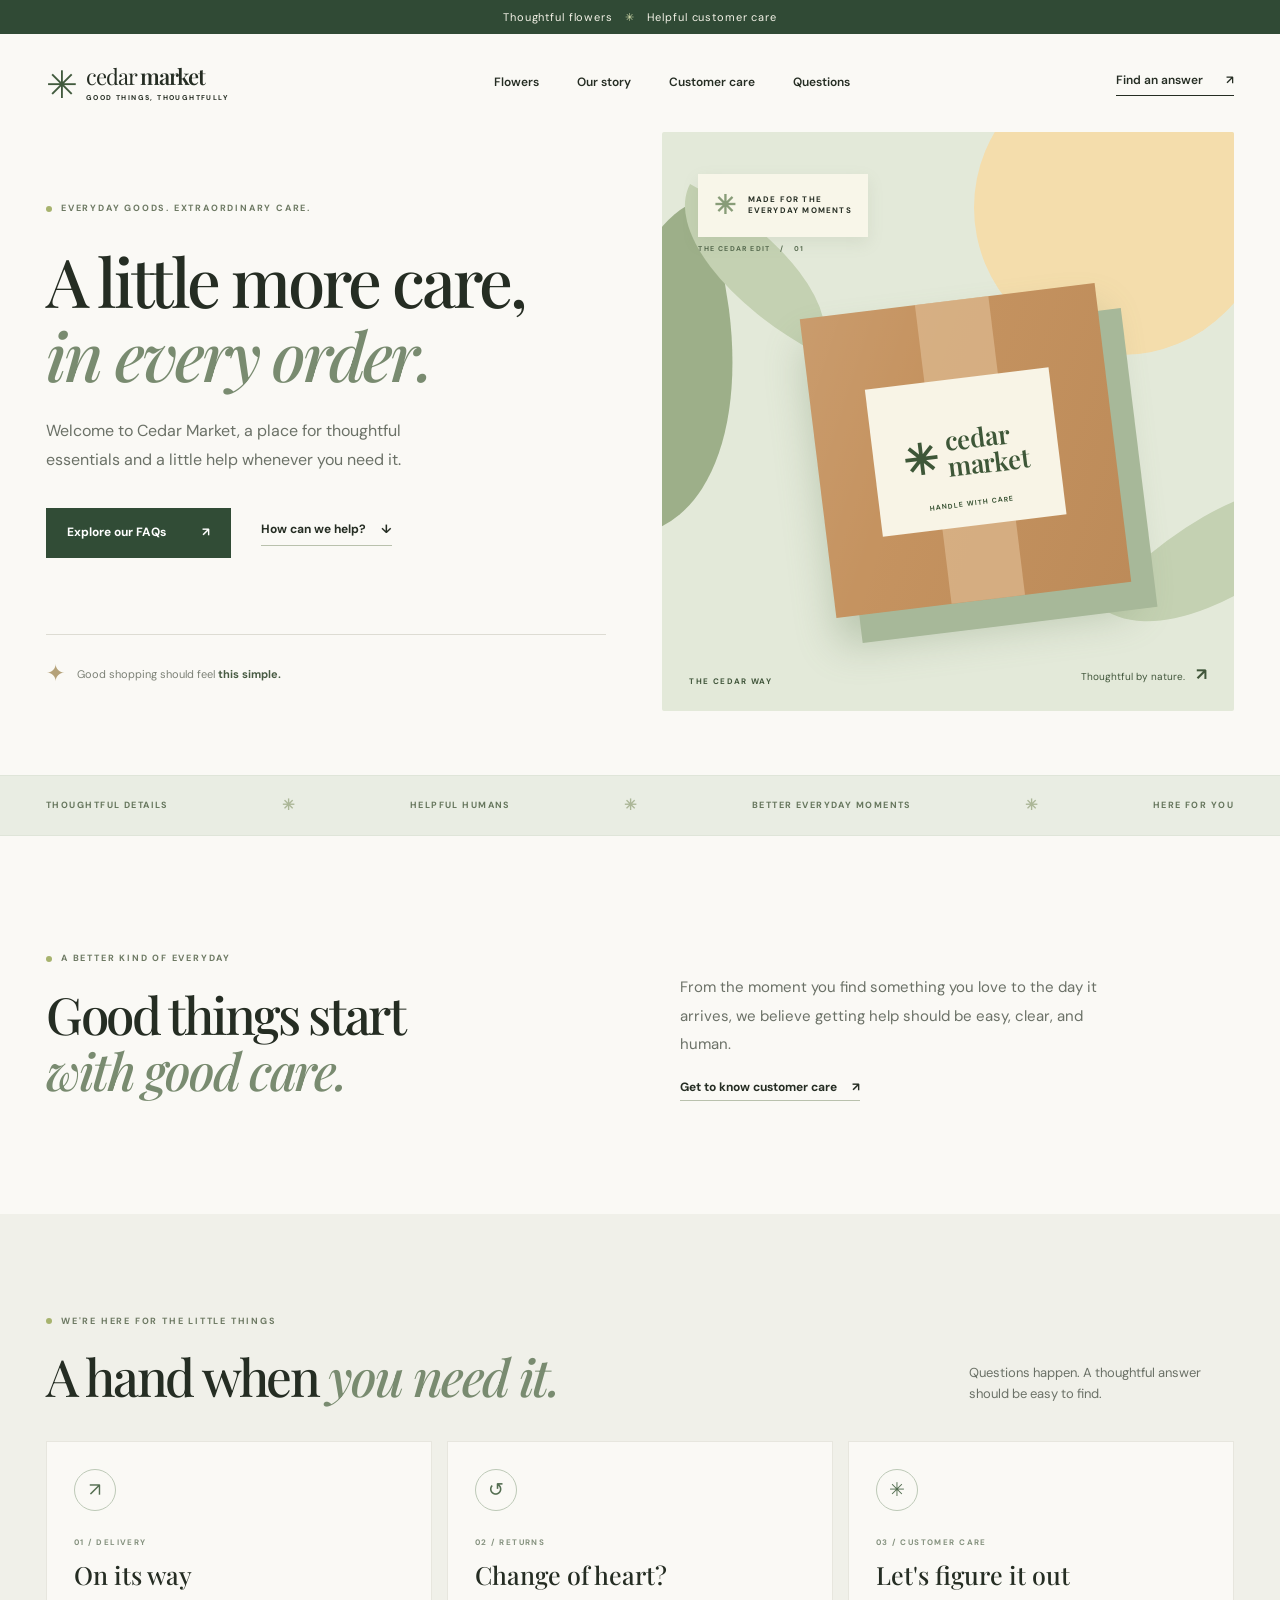
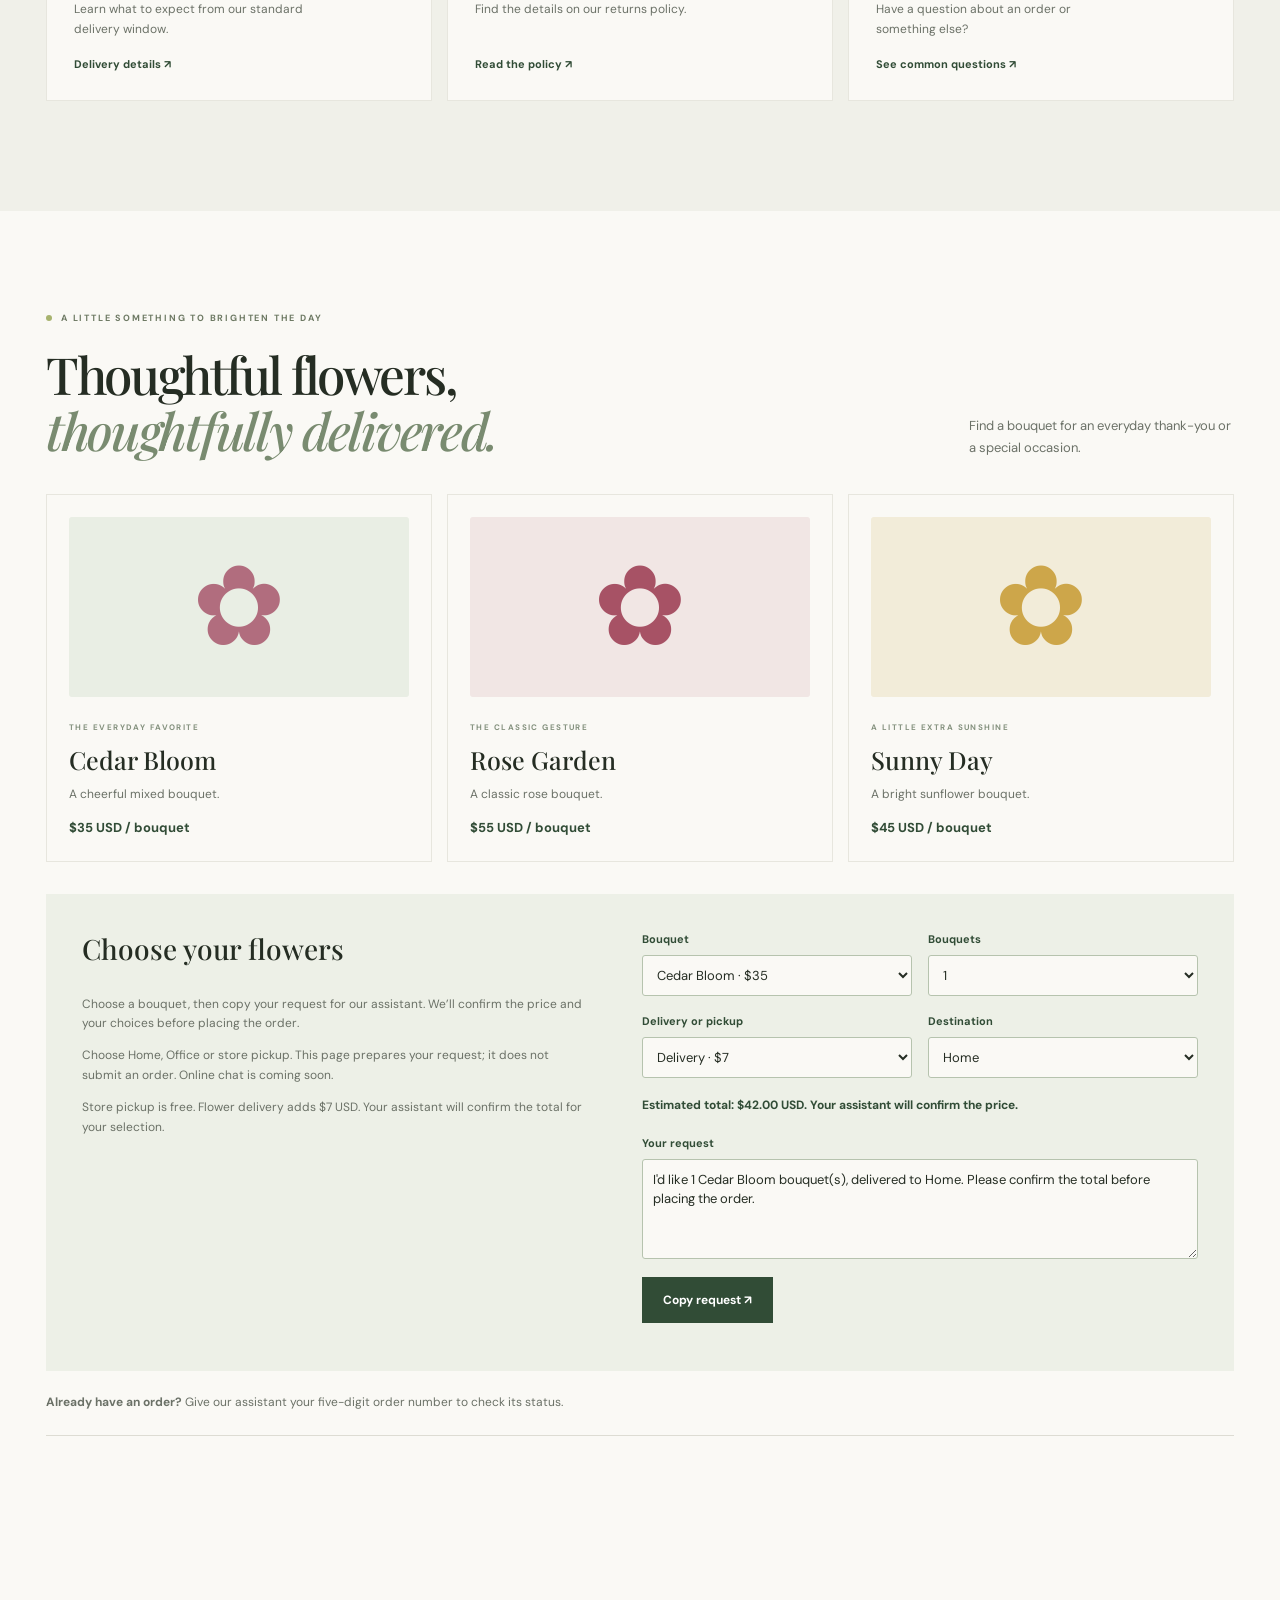
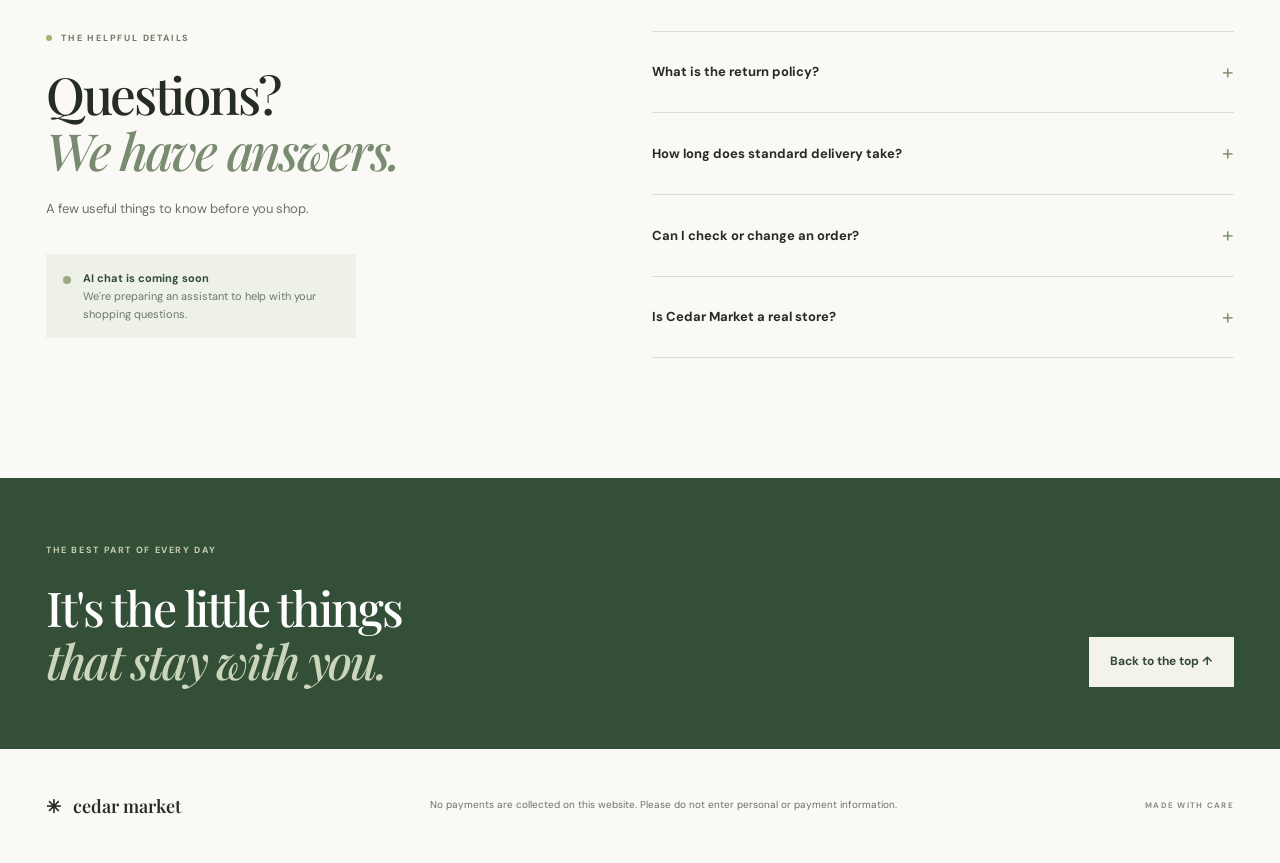
==== commit 97c619d7: "Use natural storefront language and five-digit order guidance" ====
--- a/index.html
+++ b/index.html
@@ -3,14 +3,14 @@
 <head>
   <meta charset="utf-8">
   <meta name="viewport" content="width=device-width, initial-scale=1">
-  <meta name="description" content="Explore Cedar Market's fictional returns and delivery policies in a customer experience demo.">
+  <meta name="description" content="Flowers, thoughtful gifts and helpful customer care at Cedar Market.">
   <meta name="theme-color" content="#faf9f5">
   <title>Cedar Market | A little more care, in every order</title>
   <link rel="stylesheet" href="styles.css">
   <script src="app.js" defer></script>
 </head>
 <body>
-  <div class="demo-banner">A fictional customer experience demo <span aria-hidden="true">✳</span> No real purchases or services</div>
+  <div class="demo-banner">Thoughtful flowers <span aria-hidden="true">✳</span> Helpful customer care</div>
   <header class="header wrap">
     <a href="#top" class="brand" aria-label="Cedar Market home"><span class="brand-mark" aria-hidden="true">✳</span><span>cedar <strong>market</strong><small>GOOD THINGS, THOUGHTFULLY</small></span></a>
     <nav aria-label="Main navigation"><a href="#flowers">Flowers</a><a href="#story">Our story</a><a href="#help">Customer care</a><a href="#questions">Questions</a></nav>
@@ -34,22 +34,22 @@
     <div class="ticker"><div class="wrap ticker-inner"><span>THOUGHTFUL DETAILS</span><i>✳</i><span>HELPFUL HUMANS</span><i>✳</i><span>BETTER EVERYDAY MOMENTS</span><i>✳</i><span>HERE FOR YOU</span></div></div>
     <section class="intro wrap" id="story"><div><div class="eyebrow"><span></span> A BETTER KIND OF EVERYDAY</div><h2>Good things start<br><em>with good care.</em></h2></div><div class="intro-copy"><p>From the moment you find something you love to the day it arrives, we believe getting help should be easy, clear, and human.</p><a class="text-link" href="#help">Get to know customer care <span aria-hidden="true">↗</span></a></div></section>
     <section class="care-section" id="help"><div class="wrap"><div class="section-top"><div><div class="eyebrow"><span></span> WE'RE HERE FOR THE LITTLE THINGS</div><h2>A hand when <em>you need it.</em></h2></div><p>Questions happen. A thoughtful answer should be easy to find.</p></div>
-      <div class="cards"><article class="care-card"><div class="card-icon">↗</div><span>01 / DELIVERY</span><h3>On its way</h3><p>Learn what to expect from our standard delivery window.</p><a href="#faq-delivery">Delivery details ↗</a></article><article class="care-card"><div class="card-icon">↺</div><span>02 / RETURNS</span><h3>Change of heart?</h3><p>Find the details on our fictional returns policy.</p><a href="#faq-returns">Read the policy ↗</a></article><article class="care-card"><div class="card-icon">✳</div><span>03 / CUSTOMER CARE</span><h3>Let's figure it out</h3><p>Have a question about an order or something else?</p><a href="#questions">See common questions ↗</a></article></div></div></section>
+      <div class="cards"><article class="care-card"><div class="card-icon">↗</div><span>01 / DELIVERY</span><h3>On its way</h3><p>Learn what to expect from our standard delivery window.</p><a href="#faq-delivery">Delivery details ↗</a></article><article class="care-card"><div class="card-icon">↺</div><span>02 / RETURNS</span><h3>Change of heart?</h3><p>Find the details on our returns policy.</p><a href="#faq-returns">Read the policy ↗</a></article><article class="care-card"><div class="card-icon">✳</div><span>03 / CUSTOMER CARE</span><h3>Let's figure it out</h3><p>Have a question about an order or something else?</p><a href="#questions">See common questions ↗</a></article></div></div></section>
     <section class="flowers wrap" id="flowers" aria-labelledby="flowers-title">
-      <div class="section-top"><div><div class="eyebrow"><span></span> A LITTLE SOMETHING TO BRIGHTEN THE DAY</div><h2 id="flowers-title">Thoughtful flowers,<br><em>thoughtfully delivered.</em></h2></div><p>Explore our fictional flower collection. Every bouquet and delivery below is a demo.</p></div>
+      <div class="section-top"><div><div class="eyebrow"><span></span> A LITTLE SOMETHING TO BRIGHTEN THE DAY</div><h2 id="flowers-title">Thoughtful flowers,<br><em>thoughtfully delivered.</em></h2></div><p>Find a bouquet for an everyday thank-you or a special occasion.</p></div>
       <div class="cards flower-cards">
-        <article class="care-card"><div class="flower-art bloom" aria-hidden="true">✿</div><span>THE EVERYDAY FAVORITE</span><h3>Cedar Bloom</h3><p>A cheerful fictional mixed bouquet.</p><strong>$35 USD / bouquet</strong></article>
-        <article class="care-card"><div class="flower-art roses" aria-hidden="true">✿</div><span>THE CLASSIC GESTURE</span><h3>Rose Garden</h3><p>A classic fictional rose bouquet.</p><strong>$55 USD / bouquet</strong></article>
-        <article class="care-card"><div class="flower-art sunny" aria-hidden="true">✿</div><span>A LITTLE EXTRA SUNSHINE</span><h3>Sunny Day</h3><p>A bright fictional sunflower bouquet.</p><strong>$45 USD / bouquet</strong></article>
+        <article class="care-card"><div class="flower-art bloom" aria-hidden="true">✿</div><span>THE EVERYDAY FAVORITE</span><h3>Cedar Bloom</h3><p>A cheerful mixed bouquet.</p><strong>$35 USD / bouquet</strong></article>
+        <article class="care-card"><div class="flower-art roses" aria-hidden="true">✿</div><span>THE CLASSIC GESTURE</span><h3>Rose Garden</h3><p>A classic rose bouquet.</p><strong>$55 USD / bouquet</strong></article>
+        <article class="care-card"><div class="flower-art sunny" aria-hidden="true">✿</div><span>A LITTLE EXTRA SUNSHINE</span><h3>Sunny Day</h3><p>A bright sunflower bouquet.</p><strong>$45 USD / bouquet</strong></article>
       </div>
-      <div class="flower-builder"><div><h3>Plan a demo flower order</h3><p>Choose a bouquet, then copy your request for the lab AI agent. The agent will obtain a current quote and ask you to confirm before creating a synthetic order.</p><p><strong>No real purchases, payments or deliveries.</strong> Use only the fictional destinations below. This page prepares a request; it does not submit an order. AI chat is coming soon.</p><p>Demo pickup is free. Simulated delivery adds $7 USD, with an illustrative next-business-day window. No real dispatch occurs. Flower-order totals use these demo prices; ordinary merchandise delivery FAQs describe a separate scenario.</p></div>
-      <form id="flower-request-form"><div class="flower-fields"><label for="bouquet">Bouquet<select id="bouquet" name="bouquet"><option value="cedar-bloom">Cedar Bloom · $35</option><option value="rose-garden">Rose Garden · $55</option><option value="sunny-day">Sunny Day · $45</option></select></label><label for="quantity">Bouquets<select id="quantity" name="quantity"><option>1</option><option>2</option><option>3</option><option>4</option><option>5</option></select></label><label for="fulfillment">Delivery or pickup<select id="fulfillment" name="fulfillment"><option value="demo-delivery">Simulated delivery · $7</option><option value="pickup">Demo store pickup · free</option></select></label><label for="destination">Fictional destination<select id="destination" name="destination"><option value="demo-home">Alex Demo’s fictional home</option><option value="demo-office">Alex Demo’s fictional office</option></select></label></div><p class="estimate" id="flower-estimate" aria-live="polite">Illustrative total: $42.00 USD. The AI agent must confirm a server quote.</p><label for="flower-request">Your request for the lab AI agent<textarea id="flower-request" rows="4" readonly></textarea></label><button type="button" class="button primary" id="copy-flower-request">Copy demo request ↗</button><p id="copy-feedback" role="status"></p><noscript><p>Ask the lab retail agent for one Cedar Bloom bouquet delivered to demo-home. JavaScript is needed for this request builder.</p></noscript></form></div>
-      <div class="flower-note"><strong>Already have a demo order?</strong> Ask the lab retail AI agent to check the exact CM- order ID it returned. A status of “new” means a synthetic record was created, not that flowers were dispatched. Do not enter real personal information.</div>
+      <div class="flower-builder"><div><h3>Choose your flowers</h3><p>Choose a bouquet, then copy your request for our assistant. We’ll confirm the price and your choices before placing the order.</p><p>Choose Home, Office or store pickup. This page prepares your request; it does not submit an order. Online chat is coming soon.</p><p>Store pickup is free. Flower delivery adds $7 USD. Your assistant will confirm the total for your selection.</p></div>
+      <form id="flower-request-form"><div class="flower-fields"><label for="bouquet">Bouquet<select id="bouquet" name="bouquet"><option value="cedar-bloom">Cedar Bloom · $35</option><option value="rose-garden">Rose Garden · $55</option><option value="sunny-day">Sunny Day · $45</option></select></label><label for="quantity">Bouquets<select id="quantity" name="quantity"><option>1</option><option>2</option><option>3</option><option>4</option><option>5</option></select></label><label for="fulfillment">Delivery or pickup<select id="fulfillment" name="fulfillment"><option value="demo-delivery">Delivery · $7</option><option value="pickup">Store pickup · free</option></select></label><label for="destination">Destination<select id="destination" name="destination"><option value="demo-home">Home</option><option value="demo-office">Office</option></select></label></div><p class="estimate" id="flower-estimate" aria-live="polite">Estimated total: $42.00 USD. Your assistant will confirm the price.</p><label for="flower-request">Your request<textarea id="flower-request" rows="4" readonly></textarea></label><button type="button" class="button primary" id="copy-flower-request">Copy request ↗</button><p id="copy-feedback" role="status"></p><noscript><p>Ask our assistant for one Cedar Bloom bouquet delivered to your Home destination. JavaScript is needed for this request builder.</p></noscript></form></div>
+      <div class="flower-note"><strong>Already have an order?</strong> Give our assistant your five-digit order number to check its status.</div>
     </section>
-    <section class="faq wrap" id="questions"><div class="faq-heading"><div class="eyebrow"><span></span> THE HELPFUL DETAILS</div><h2>Questions?<br><em>We have answers.</em></h2><p>A few useful things to know about our fictional demo store.</p><div class="agent-note"><span class="agent-dot"></span><div><strong>AI chat is coming soon</strong><br>We're preparing a connected assistant for this demo.</div></div></div>
-      <div class="faq-list"><details id="faq-returns"><summary>What is the return policy?<span>+</span></summary><p>For this fictional demo, unopened, non-personalized products can be returned within 30 calendar days of delivery with proof of purchase. Personalized products and opened hygiene products are excluded. A human representative may review unusual circumstances.</p></details><details id="faq-delivery"><summary>How long does standard delivery take?<span>+</span></summary><p>In this fictional demo, standard delivery is estimated at 3 to 5 business days after dispatch, excluding weekends and public holidays. This is an estimate, not a guarantee.</p></details><details><summary>Can I check or change an order?<span>+</span></summary><p>General merchandise orders are not connected to a live system. The separate flower demonstration is being connected to an authenticated lab AI agent for synthetic quotes, orders and status checks. This website does not submit orders. It cannot change real orders, submit returns or issue refunds.</p></details><details><summary>Is Cedar Market a real store?<span>+</span></summary><p>No. Cedar Market, its policies, and this website are fictional and created for a customer experience demonstration. Please do not submit personal or payment information.</p></details></div>
+    <section class="faq wrap" id="questions"><div class="faq-heading"><div class="eyebrow"><span></span> THE HELPFUL DETAILS</div><h2>Questions?<br><em>We have answers.</em></h2><p>A few useful things to know before you shop.</p><div class="agent-note"><span class="agent-dot"></span><div><strong>AI chat is coming soon</strong><br>We're preparing an assistant to help with your shopping questions.</div></div></div>
+      <div class="faq-list"><details id="faq-returns"><summary>What is the return policy?<span>+</span></summary><p>Unopened, non-personalized products can be returned within 30 calendar days of delivery with proof of purchase. Personalized products and opened hygiene products are excluded. A human representative may review unusual circumstances.</p></details><details id="faq-delivery"><summary>How long does standard delivery take?<span>+</span></summary><p>Standard delivery is estimated at 3 to 5 business days after dispatch, excluding weekends and public holidays. This is an estimate, not a guarantee.</p></details><details><summary>Can I check or change an order?<span>+</span></summary><p>Our assistant can help you choose flowers, confirm a quote and check your flower order using its five-digit number. For other order changes, returns or refunds, ask for a customer care representative. This website prepares requests and does not submit orders.</p></details><details><summary>Is Cedar Market a real store?<span>+</span></summary><p>No. Cedar Market, its policies, and this website are fictional and created for a customer experience demonstration. Please do not submit personal or payment information.</p></details></div>
     </section>
     <section class="closing wrap"><div><span>THE BEST PART OF EVERY DAY</span><h2>It's the little things<br><em>that stay with you.</em></h2></div><a href="#top" class="button light">Back to the top ↑</a></section>
   </main>
-  <footer class="footer wrap"><a href="#top" class="footer-brand">✳ &nbsp; cedar market</a><p>Fictional storefront created for an AI customer experience demonstration.</p><span>MADE WITH CARE &nbsp; · &nbsp; DEMO ONLY</span></footer>
+  <footer class="footer wrap"><a href="#top" class="footer-brand">✳ &nbsp; cedar market</a><p>No payments are collected on this website. Please do not enter personal or payment information.</p><span>MADE WITH CARE</span></footer>
 </body></html>
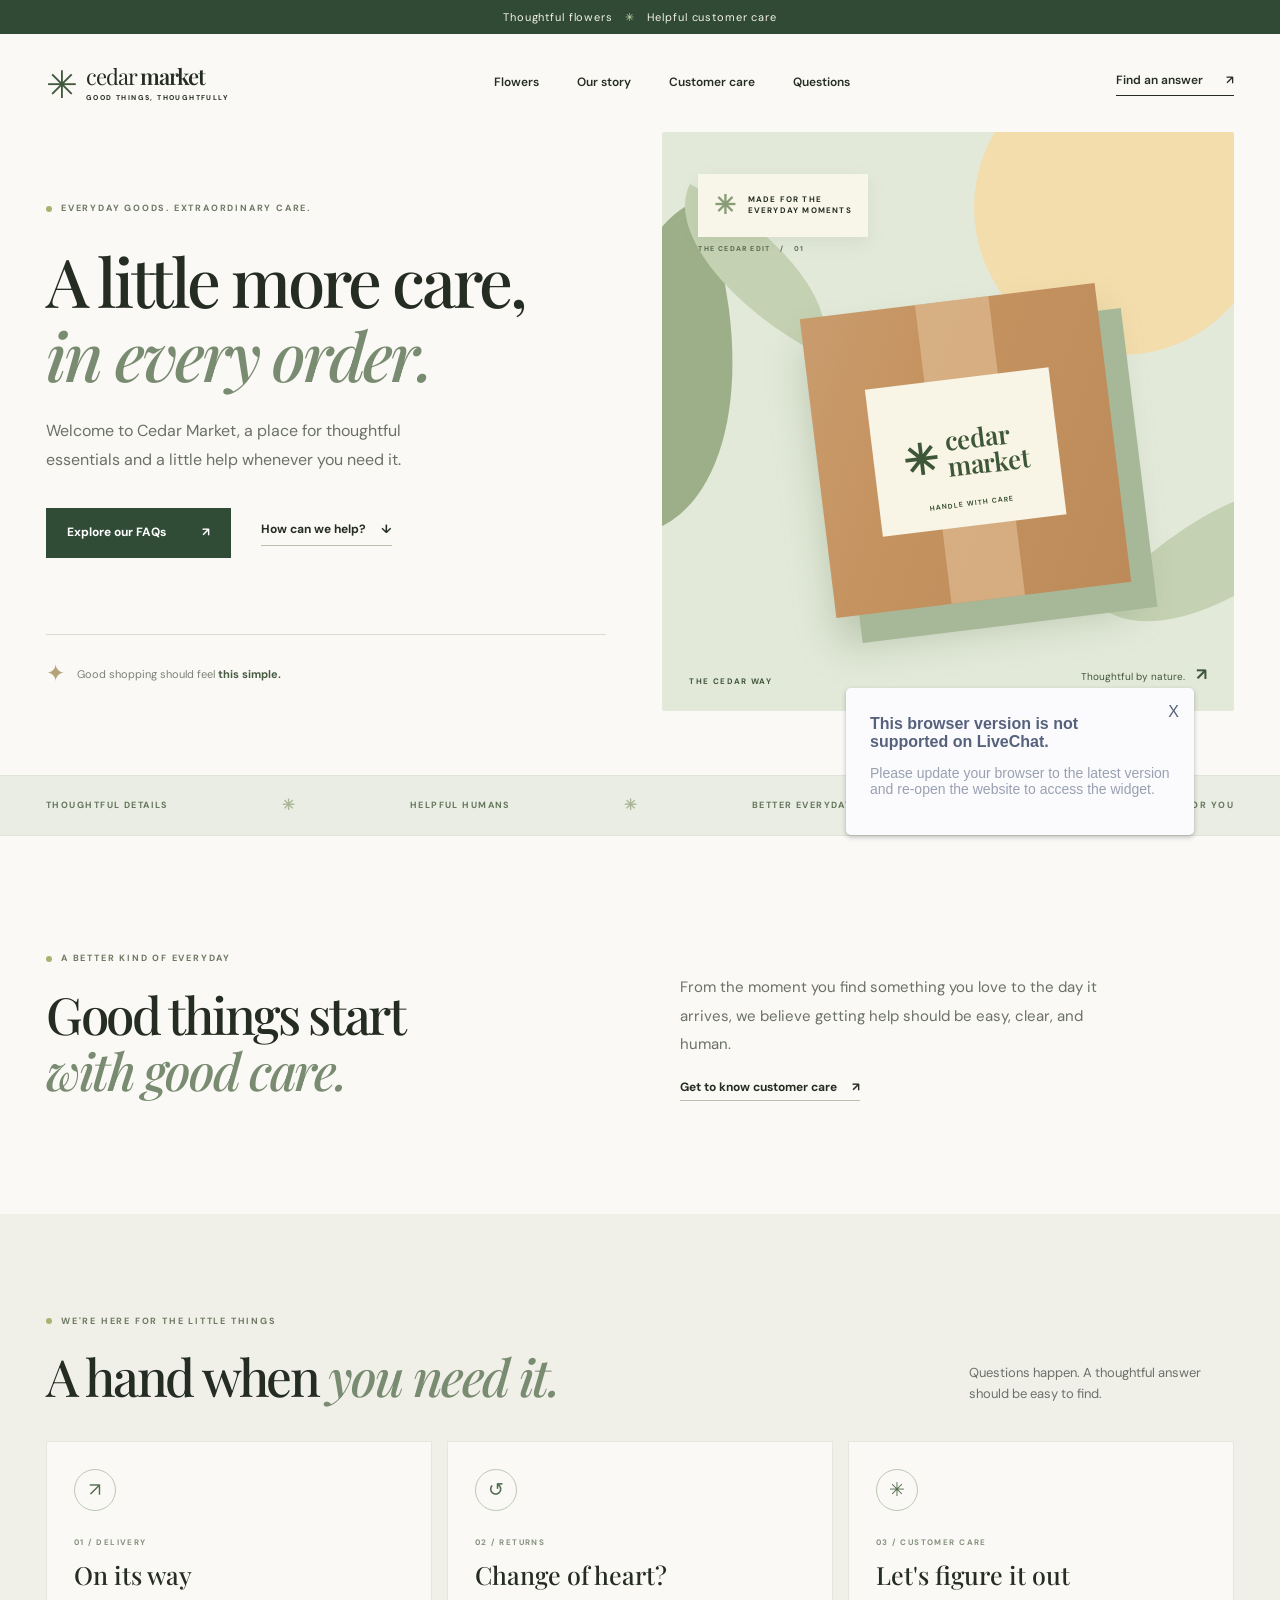
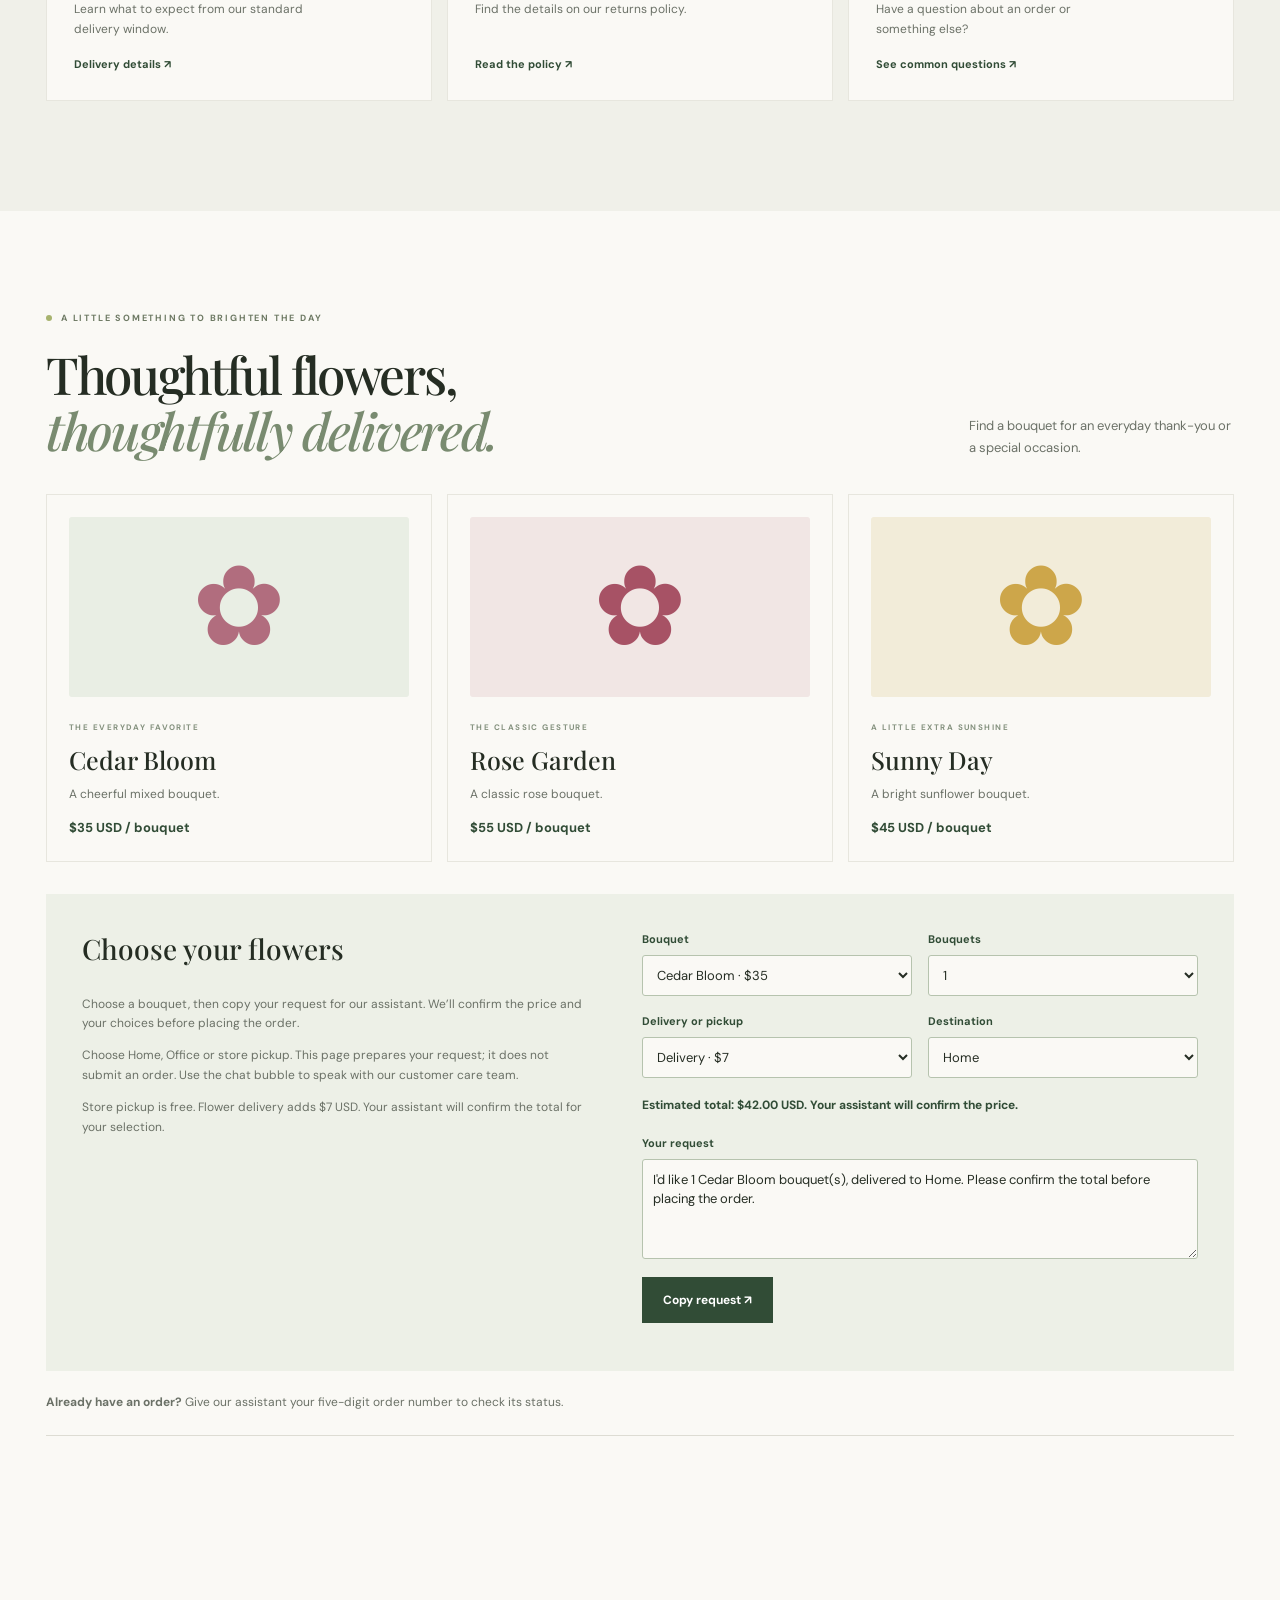
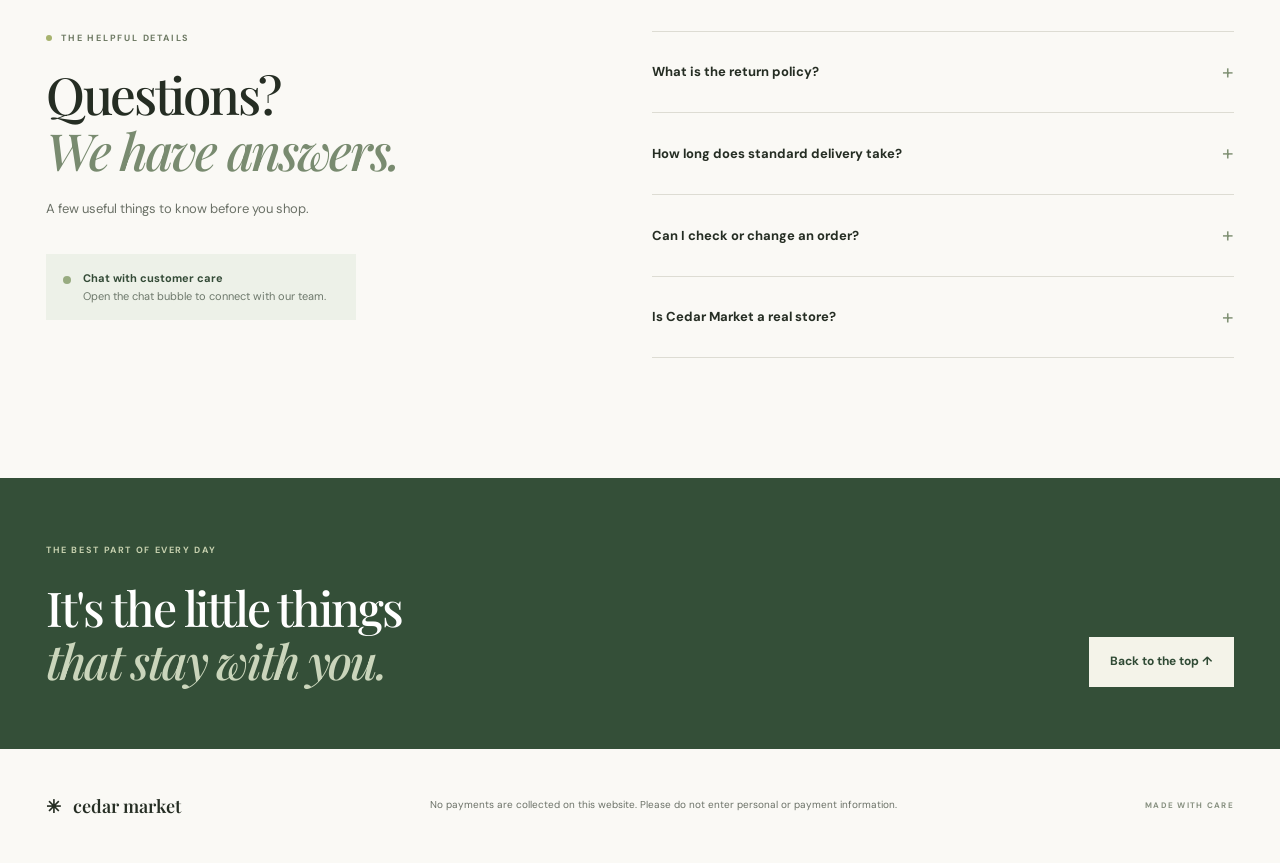
==== commit f256b437: "Add native Webex customer-care chat widget" ====
--- a/index.html
+++ b/index.html
@@ -42,14 +42,16 @@
         <article class="care-card"><div class="flower-art roses" aria-hidden="true">✿</div><span>THE CLASSIC GESTURE</span><h3>Rose Garden</h3><p>A classic rose bouquet.</p><strong>$55 USD / bouquet</strong></article>
         <article class="care-card"><div class="flower-art sunny" aria-hidden="true">✿</div><span>A LITTLE EXTRA SUNSHINE</span><h3>Sunny Day</h3><p>A bright sunflower bouquet.</p><strong>$45 USD / bouquet</strong></article>
       </div>
-      <div class="flower-builder"><div><h3>Choose your flowers</h3><p>Choose a bouquet, then copy your request for our assistant. We’ll confirm the price and your choices before placing the order.</p><p>Choose Home, Office or store pickup. This page prepares your request; it does not submit an order. Online chat is coming soon.</p><p>Store pickup is free. Flower delivery adds $7 USD. Your assistant will confirm the total for your selection.</p></div>
+      <div class="flower-builder"><div><h3>Choose your flowers</h3><p>Choose a bouquet, then copy your request for our assistant. We’ll confirm the price and your choices before placing the order.</p><p>Choose Home, Office or store pickup. This page prepares your request; it does not submit an order. Use the chat bubble to speak with our customer care team.</p><p>Store pickup is free. Flower delivery adds $7 USD. Your assistant will confirm the total for your selection.</p></div>
       <form id="flower-request-form"><div class="flower-fields"><label for="bouquet">Bouquet<select id="bouquet" name="bouquet"><option value="cedar-bloom">Cedar Bloom · $35</option><option value="rose-garden">Rose Garden · $55</option><option value="sunny-day">Sunny Day · $45</option></select></label><label for="quantity">Bouquets<select id="quantity" name="quantity"><option>1</option><option>2</option><option>3</option><option>4</option><option>5</option></select></label><label for="fulfillment">Delivery or pickup<select id="fulfillment" name="fulfillment"><option value="demo-delivery">Delivery · $7</option><option value="pickup">Store pickup · free</option></select></label><label for="destination">Destination<select id="destination" name="destination"><option value="demo-home">Home</option><option value="demo-office">Office</option></select></label></div><p class="estimate" id="flower-estimate" aria-live="polite">Estimated total: $42.00 USD. Your assistant will confirm the price.</p><label for="flower-request">Your request<textarea id="flower-request" rows="4" readonly></textarea></label><button type="button" class="button primary" id="copy-flower-request">Copy request ↗</button><p id="copy-feedback" role="status"></p><noscript><p>Ask our assistant for one Cedar Bloom bouquet delivered to your Home destination. JavaScript is needed for this request builder.</p></noscript></form></div>
       <div class="flower-note"><strong>Already have an order?</strong> Give our assistant your five-digit order number to check its status.</div>
     </section>
-    <section class="faq wrap" id="questions"><div class="faq-heading"><div class="eyebrow"><span></span> THE HELPFUL DETAILS</div><h2>Questions?<br><em>We have answers.</em></h2><p>A few useful things to know before you shop.</p><div class="agent-note"><span class="agent-dot"></span><div><strong>AI chat is coming soon</strong><br>We're preparing an assistant to help with your shopping questions.</div></div></div>
+    <section class="faq wrap" id="questions"><div class="faq-heading"><div class="eyebrow"><span></span> THE HELPFUL DETAILS</div><h2>Questions?<br><em>We have answers.</em></h2><p>A few useful things to know before you shop.</p><div class="agent-note"><span class="agent-dot"></span><div><strong>Chat with customer care</strong><br>Open the chat bubble to connect with our team.</div></div></div>
       <div class="faq-list"><details id="faq-returns"><summary>What is the return policy?<span>+</span></summary><p>Unopened, non-personalized products can be returned within 30 calendar days of delivery with proof of purchase. Personalized products and opened hygiene products are excluded. A human representative may review unusual circumstances.</p></details><details id="faq-delivery"><summary>How long does standard delivery take?<span>+</span></summary><p>Standard delivery is estimated at 3 to 5 business days after dispatch, excluding weekends and public holidays. This is an estimate, not a guarantee.</p></details><details><summary>Can I check or change an order?<span>+</span></summary><p>Our assistant can help you choose flowers, confirm a quote and check your flower order using its five-digit number. For other order changes, returns or refunds, ask for a customer care representative. This website prepares requests and does not submit orders.</p></details><details><summary>Is Cedar Market a real store?<span>+</span></summary><p>No. Cedar Market, its policies, and this website are fictional and created for a customer experience demonstration. Please do not submit personal or payment information.</p></details></div>
     </section>
     <section class="closing wrap"><div><span>THE BEST PART OF EVERY DAY</span><h2>It's the little things<br><em>that stay with you.</em></h2></div><a href="#top" class="button light">Back to the top ↑</a></section>
   </main>
   <footer class="footer wrap"><a href="#top" class="footer-brand">✳ &nbsp; cedar market</a><p>No payments are collected on this website. Please do not enter personal or payment information.</p><span>MADE WITH CARE</span></footer>
+<!-- Webex Contact Center native LiveChat widget. Public installation identifiers only. -->
+<div id="divicw" data-bind="03C1E4D3-61E0-4415-8CB0-00E73D94BCE4" data-org="" data-guid="04543361-2b2d-42dd-b6fe-6e1f9723e738"></div><script>var i={t:function(){try{var e=document.getElementById("divicw"),t=document.createElement("script");t.src="https://chat-widget.produs1.ciscoccservice.com/js/imichatinit.js?t="+new Date().toISOString(),e.insertAdjacentElement("afterend",t),t.addEventListener("load",function(){console.log(new Date().toISOString(),"Livechat script loaded successfully!")}),t.addEventListener("error",function(){console.log(new Date().toISOString(),"Error loading Livechat script");i.o(e)})}catch(e){console.error(e)}},o:function(e){e.insertAdjacentHTML("afterend",'<iframe id="tls_al_frm" frameborder="0" style="overflow:hidden;height:208px;width:394px;position:fixed;display:block;right:48px;bottom:12px;z-index:99999;display:none;"></iframe>');var t=document.getElementById("tls_al_frm"),n=t.contentWindow,d=n.document;d.open();d.write("<!doctype html><html><head><meta charset='utf-8'><title>Untitled Document</title><style>body{font-family:'Helvetica Neue',Helvetica,Arial,sans-serif;color:#99a0b0;font-size:14px}.popover__content{background-color:#fbfbfe;padding:1.5rem;border-radius:5px;width:300px;box-shadow:0 2px 5px 0 rgba(0,0,0,0.26);position:relative}.popover__message{font-weight:600;color:#56627c;font-size:16px}.pull-left{float:left}.clearfix{clear:both}.hdr-txt{width:218px;margin-top:3px}.para-txt a{text-decoration:none;color:#005cde}.close-btn{position:absolute;right:15px;top:15px}.close-btn a{text-decoration:none;font-weight:400;color:#56627c;font-size:16px}</style></head><body><div class='popover__content'><div class='close-btn'><a href='#' onclick='closeTLSAlert()'>X</a></div><div class='popover__message'><div class='pull-left hdr-txt'>This browser version is not supported on LiveChat.</div></div><div class='clearfix'></div><p class='para-txt'>Please update your browser to the latest version and re-open the website to access the widget.</p></div><script>function closeTLSAlert(){window.parent.postMessage({key:'close_tls_alert',value:'close_tls_alert',action:'close_tls_alert'},'*');}<\/script></body></html>");d.close();t.style.display='block';window.addEventListener('message',function(e){'close_tls_alert'===e.data.action&&i.s()})},s:function(){var e=document.getElementById('tls_al_frm');e&&e.remove()}};i.t();</script>
 </body></html>
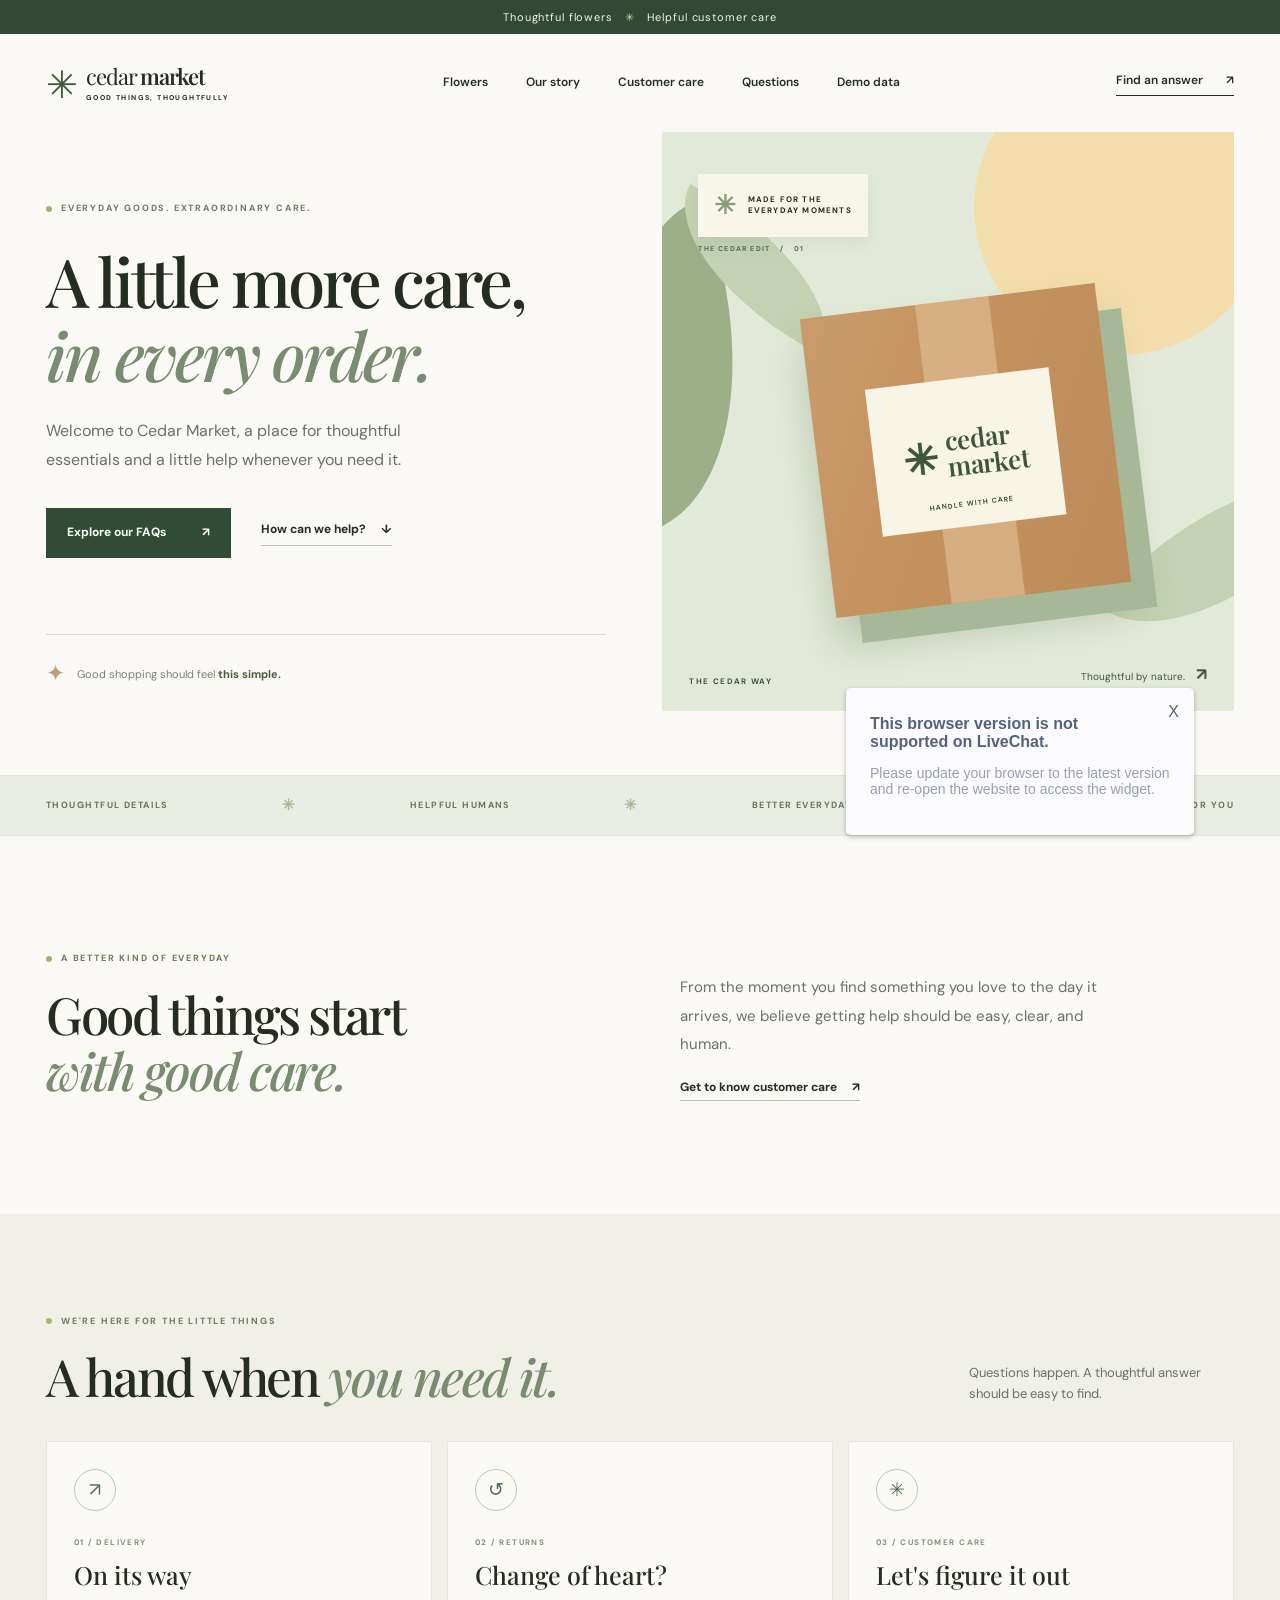
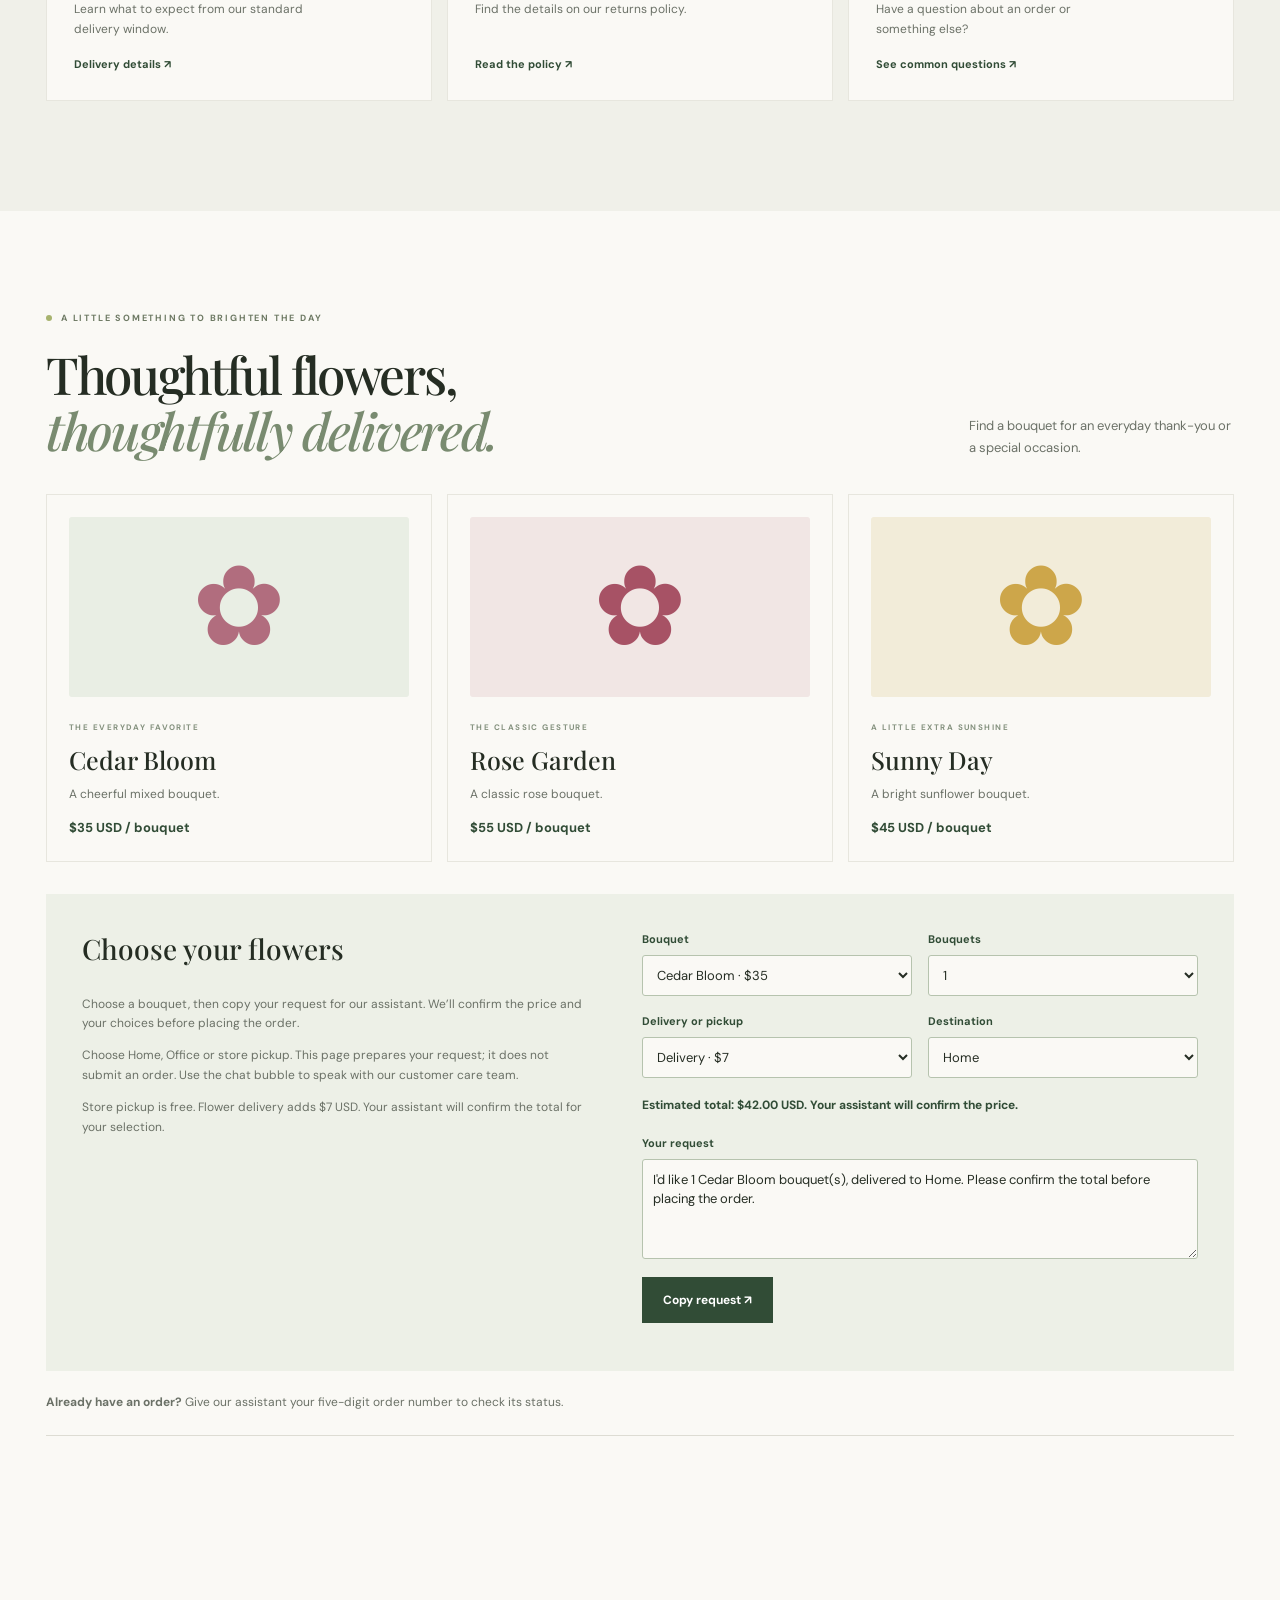
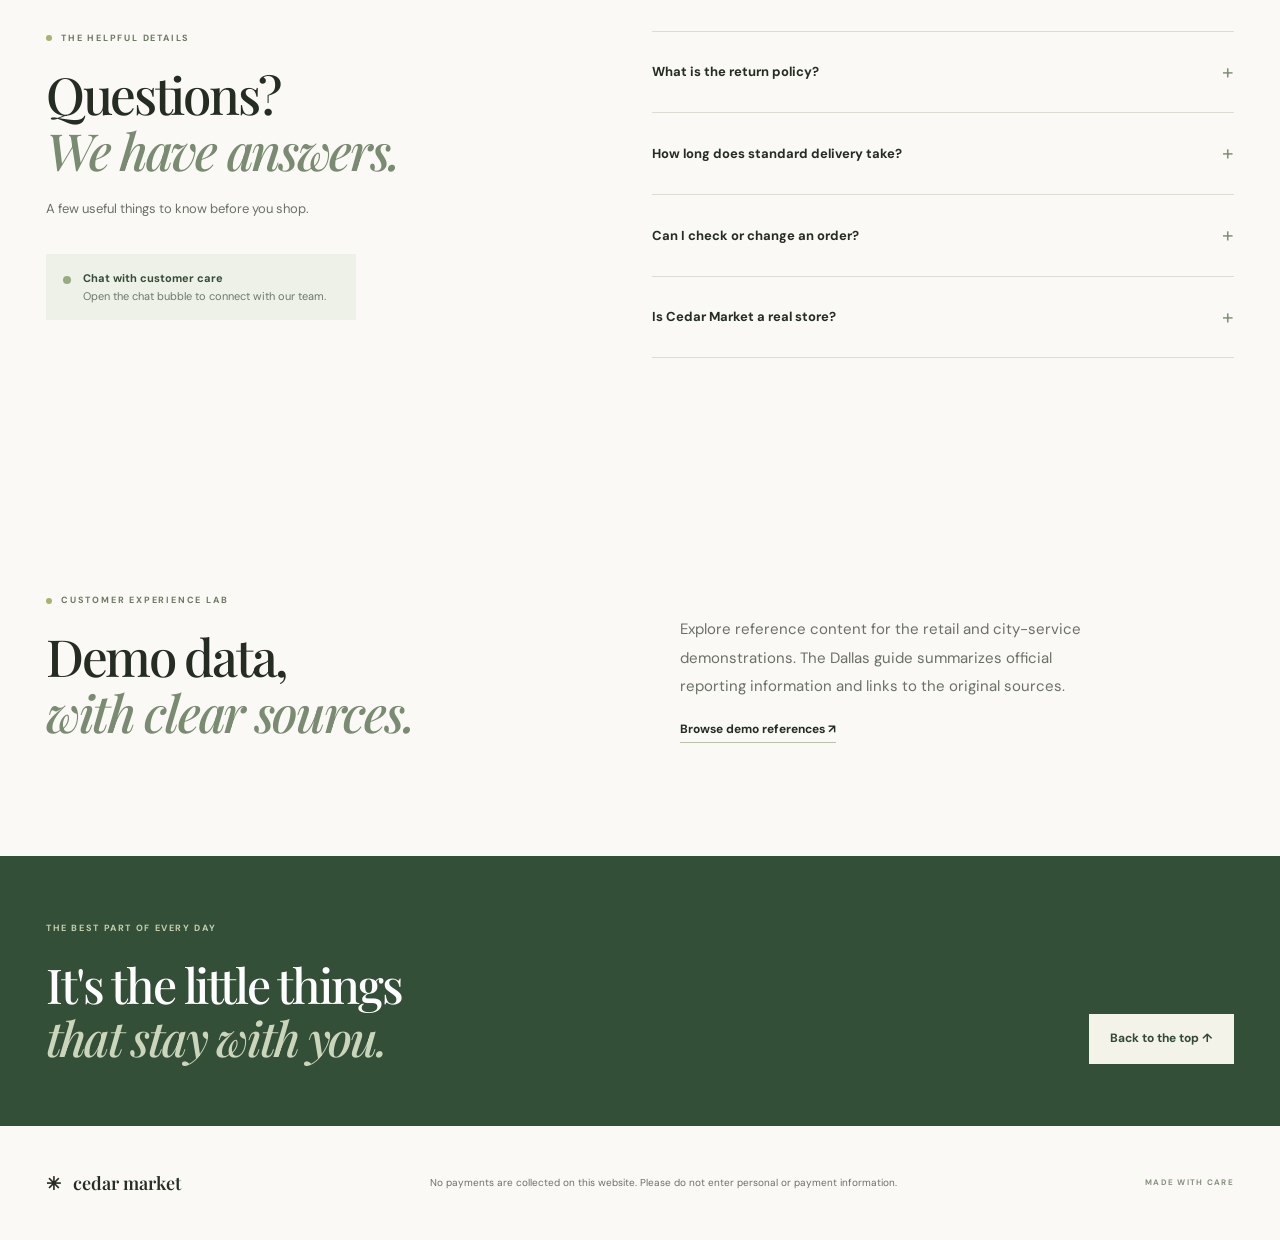
==== commit aeba93a6: "Add sourced Dallas 311 reference and reusable demo data hub" ====
--- a/index.html
+++ b/index.html
@@ -13,7 +13,7 @@
   <div class="demo-banner">Thoughtful flowers <span aria-hidden="true">✳</span> Helpful customer care</div>
   <header class="header wrap">
     <a href="#top" class="brand" aria-label="Cedar Market home"><span class="brand-mark" aria-hidden="true">✳</span><span>cedar <strong>market</strong><small>GOOD THINGS, THOUGHTFULLY</small></span></a>
-    <nav aria-label="Main navigation"><a href="#flowers">Flowers</a><a href="#story">Our story</a><a href="#help">Customer care</a><a href="#questions">Questions</a></nav>
+    <nav aria-label="Main navigation"><a href="#flowers">Flowers</a><a href="#story">Our story</a><a href="#help">Customer care</a><a href="#questions">Questions</a><a href="demo-data/">Demo data</a></nav>
     <a class="header-link" href="#questions">Find an answer <span aria-hidden="true">↗</span></a>
   </header>
   <main id="top">
@@ -49,6 +49,7 @@
     <section class="faq wrap" id="questions"><div class="faq-heading"><div class="eyebrow"><span></span> THE HELPFUL DETAILS</div><h2>Questions?<br><em>We have answers.</em></h2><p>A few useful things to know before you shop.</p><div class="agent-note"><span class="agent-dot"></span><div><strong>Chat with customer care</strong><br>Open the chat bubble to connect with our team.</div></div></div>
       <div class="faq-list"><details id="faq-returns"><summary>What is the return policy?<span>+</span></summary><p>Unopened, non-personalized products can be returned within 30 calendar days of delivery with proof of purchase. Personalized products and opened hygiene products are excluded. A human representative may review unusual circumstances.</p></details><details id="faq-delivery"><summary>How long does standard delivery take?<span>+</span></summary><p>Standard delivery is estimated at 3 to 5 business days after dispatch, excluding weekends and public holidays. This is an estimate, not a guarantee.</p></details><details><summary>Can I check or change an order?<span>+</span></summary><p>Our assistant can help you choose flowers, confirm a quote and check your flower order using its five-digit number. For other order changes, returns or refunds, ask for a customer care representative. This website prepares requests and does not submit orders.</p></details><details><summary>Is Cedar Market a real store?<span>+</span></summary><p>No. Cedar Market, its policies, and this website are fictional and created for a customer experience demonstration. Please do not submit personal or payment information.</p></details></div>
     </section>
+    <section class="intro wrap" id="demo-data" aria-labelledby="demo-data-title"><div><div class="eyebrow"><span></span> CUSTOMER EXPERIENCE LAB</div><h2 id="demo-data-title">Demo data,<br><em>with clear sources.</em></h2></div><div class="intro-copy"><p>Explore reference content for the retail and city-service demonstrations. The Dallas guide summarizes official reporting information and links to the original sources.</p><a class="text-link" href="demo-data/">Browse demo references ↗</a></div></section>
     <section class="closing wrap"><div><span>THE BEST PART OF EVERY DAY</span><h2>It's the little things<br><em>that stay with you.</em></h2></div><a href="#top" class="button light">Back to the top ↑</a></section>
   </main>
   <footer class="footer wrap"><a href="#top" class="footer-brand">✳ &nbsp; cedar market</a><p>No payments are collected on this website. Please do not enter personal or payment information.</p><span>MADE WITH CARE</span></footer>
